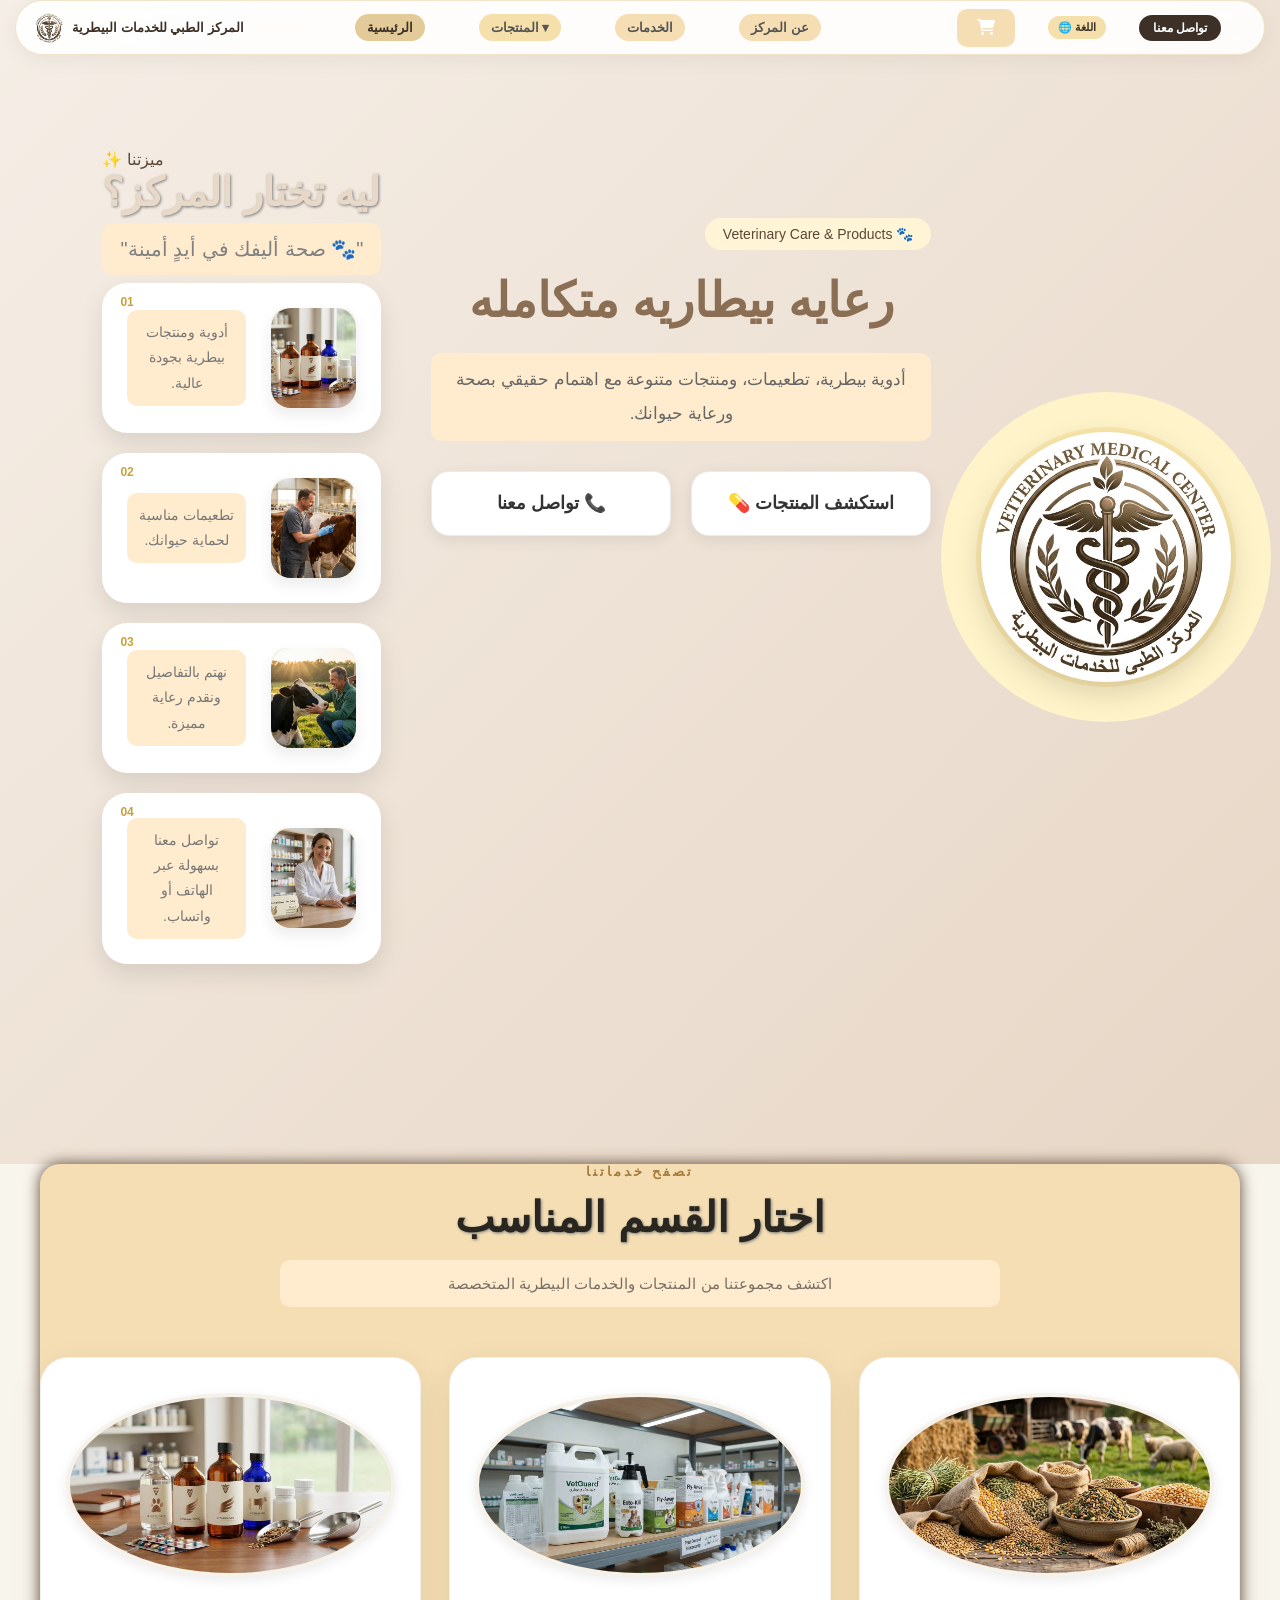
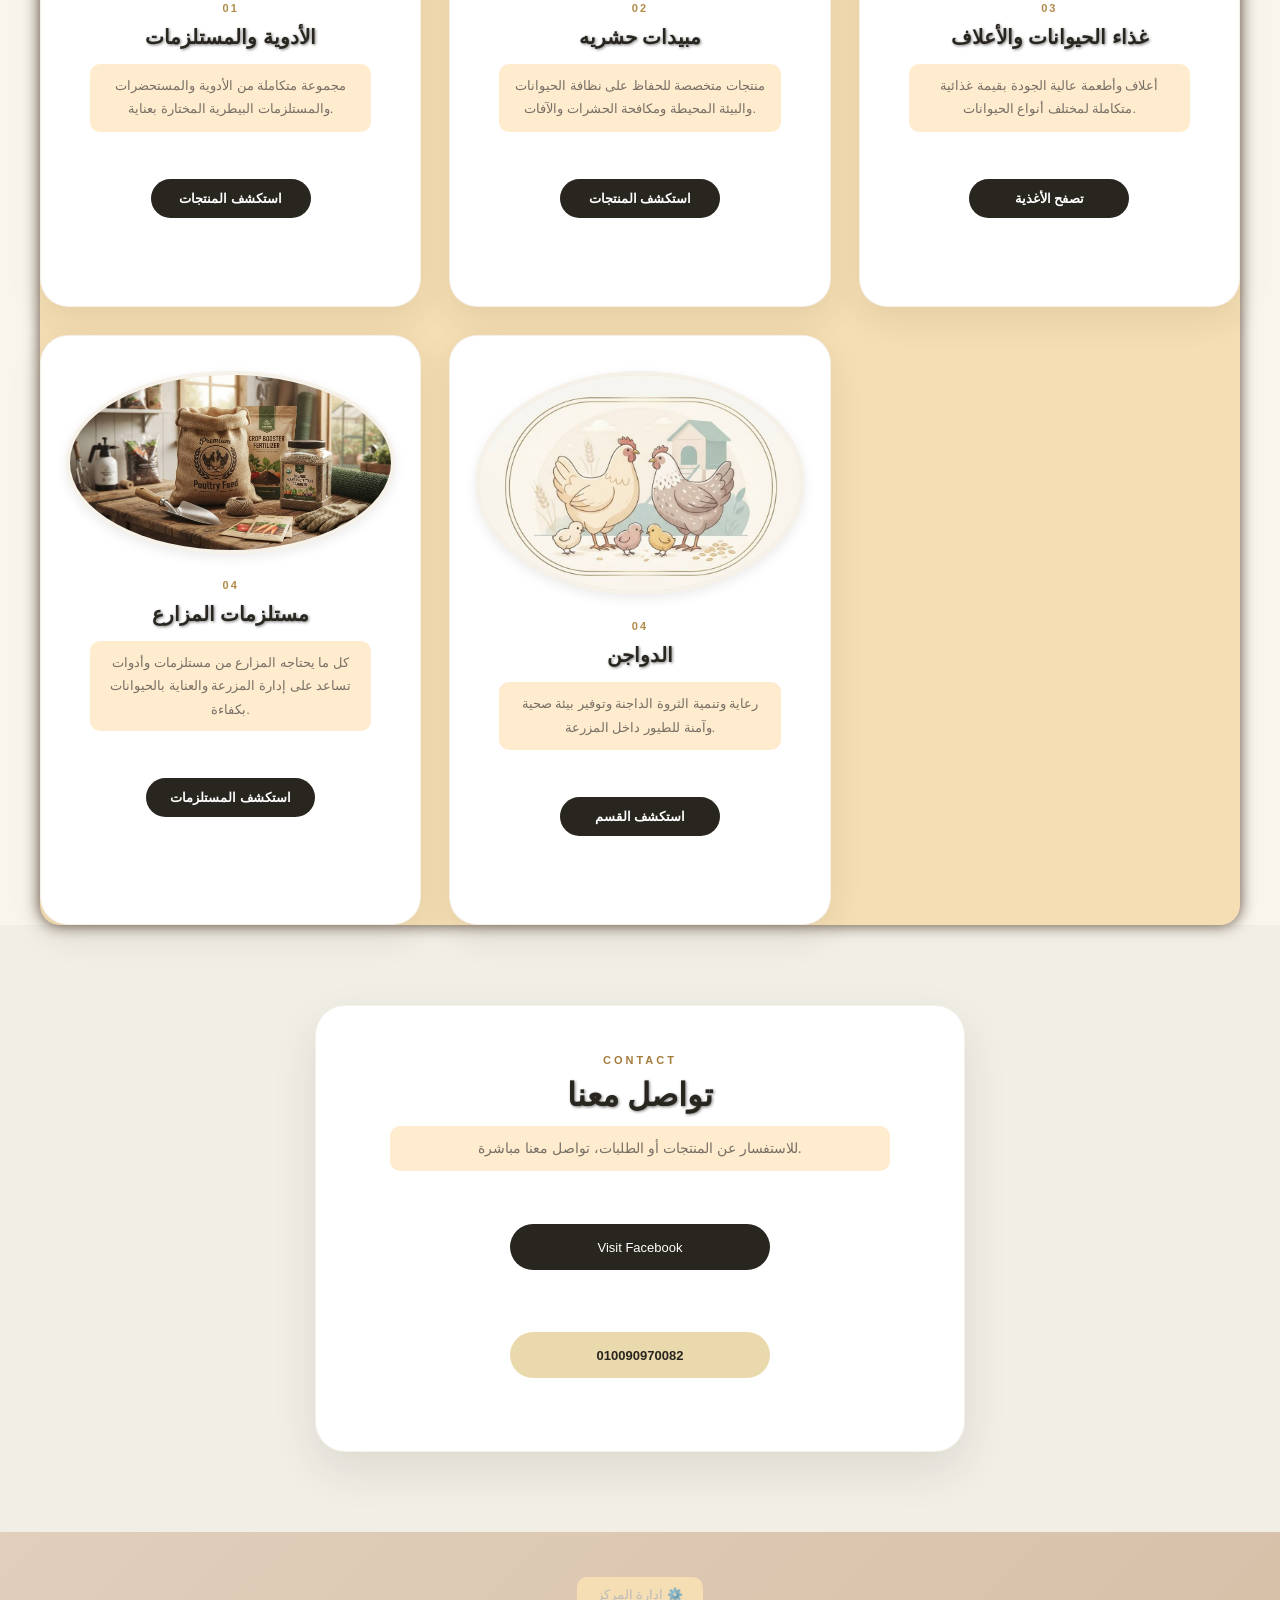
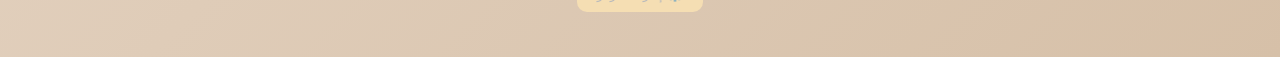
==== index.html @ cc35953d "Update index.html" ====
<!DOCTYPE html>
<html lang="en">
<head>
    <meta charset="UTF-8">
    <meta name="viewport" content="width=1200">    
    <title>Veterinary Medical center</title>
    <link rel="stylesheet" href="style.css">
    <link rel="stylesheet" href="https://cdnjs.cloudflare.com/ajax/libs/font-awesome/6.0.0/css/all.min.css">
</head>

<body>

    


<!-- ==================== Floating Glass Navbar ==================== -->
 
  
  <!-- ==================== Floating Navbar ==================== -->
<header class="navbar-wrapper">
  <nav class="custom-navbar">
    
    <!-- اللوجو واسم المركز -->
    <a href="index.html" class="nav-logo">
      <img src="logo.jpg" alt="Logo" class="logo-img">
      <span data-ar="المركز الطبي للخدمات البيطرية" data-en="Veterinary Medical Center">المركز الطبي للخدمات البيطرية</span>
    </a>

    <!-- روابط التنقل -->
    <ul class="nav-links">
      <li><a href="index.html" class="active" data-ar="الرئيسية" data-en="Home">الرئيسية</a></li>
      
      <li class="nav-item-dropdown">
        <a href="#" class="dropbtn" data-ar="المنتجات ▾" data-en="Products ▾">المنتجات ▾</a>
        <div class="dropdown-menu">
          <a href="products.html" data-ar="الأدوية والمستلزمات" data-en="Medicines & Products">الأدوية والمستلزمات</a>
          <a href="food.html" data-ar="الأعلاف والأغذية" data-en="Feed & Food">الأعلاف والأغذية</a>
          <a href="cleaning.html" data-ar="المبيدات الحشرية" data-en="Pesticides">المبيدات الحشرية</a>
<a href="farm.html" data-ar="مستلزمات المزارع" data-en="Farm Supplies">مستلزمات المزارع</a>
<a href="poultry.html" data-ar="الدواجن" data-en="Poultry">الدواجن</a>
        </div>
      </li>

      <li><a href="services.html" data-ar="الخدمات" data-en="Services">الخدمات</a></li>
      <li><a href="about.html" data-ar="عن المركز" data-en="About Us">عن المركز</a></li>
    </ul>

    <!-- خانة البحث واللغة وتواصل معنا -->
    <div class="nav-actions">
      
      <a href="carts.html" class="favorite-nav" title="المفضلة">
    <i class="fas fa-shopping-cart"></i>
</a>

      <div class="lang-dropdown">
        <button id="languageBtn" class="lang-btn" onclick="toggleLanguageMenu()">🌐 <span data-ar="اللغة" data-en="Language">اللغة</span></button>
        <div id="languageMenu" class="lang-menu-content">
          <button onclick="changeLanguage('ar')">🇪🇬 العربية</button>
          <button onclick="changeLanguage('en')">🇬🇧 English</button>
        </div>
      </div>

      <a href="contact.html" class="cta-btn" data-ar="تواصل معنا" data-en="Contact Us">تواصل معنا</a>
    </div>

  </nav>
</header>

<!-- 🚨 مكان نتيجة البحث الصحيح (تحت الهيدر وبشكل مخفي مؤقتاً) -->
<div id="searchResult" class="search-result-container"></div>



<section class="hero">
    <section class="why-us">

    <div class="why-title">
        <span data-ar="✨ ميزتنا" data-en="✨ Why Choose Us">
    ✨ ميزتنا
</span>

<h2 data-ar="ليه تختار المركز؟" data-en="Why Choose Us?">
    ليه تختار المركز؟
</h2>

<p data-ar="نهتم بصحة حيوانك وكأنها مسؤوليتنا ❤️"
   data-en="We care about your animal's health as if it were our responsibility ❤️">
   "صحة أليفك في أيدٍ أمينة 🐾"
</p>
    </div>

    <div class="why-items" style="display: flex; flex-direction: column;gap: 20px;">

        <div class="why-item">
            <div class="why-number">01</div>
     <div class="why-icon">
    <img src="oo.jpg" alt="منتجات موثوقة">
</div>

<p data-ar="أدوية ومنتجات بيطرية بجودة عالية."
   data-en="High-quality veterinary medicines and products.">
    أدوية ومنتجات بيطرية بجودة عالية.
</p>
        </div>

        <div class="why-item">
            <div class="why-number">02</div>
    <div class="why-icon">
    <img src="g.jpg" alt="تعليمات آمنة">
</div>

<p data-ar="تطعيمات مناسبة لحماية حيوانك."
   data-en="Suitable vaccinations to protect your animal.">
    تطعيمات مناسبة لحماية حيوانك.
</p>
        </div>

        <div class="why-item">
            <div class="why-number">03</div>
  <div class="why-icon">
    <img src="gg.jpg" alt="خدمة مميزة">
</div>

<p data-ar="نهتم بالتفاصيل ونقدم رعاية مميزة."
   data-en="We care about every detail and provide special care.">
    نهتم بالتفاصيل ونقدم رعاية مميزة.
</p>
        </div>

        <div class="why-item">
            <div class="why-number">04</div>
       <div class="why-icon">
    <img src="oooo.jpg" alt="سهولة التواصل">
</div>
<p data-ar="تواصل معنا بسهولة عبر الهاتف أو واتساب."
   data-en="Contact us easily by phone or WhatsApp.">
    تواصل معنا بسهولة عبر الهاتف أو واتساب.
</p>
        </div>

    </div>

</section>

    <div class="hero-text">

        <span class="hero-small"
      data-ar="🐾 رعاية ومنتجات بيطرية"
      data-en="🐾 Veterinary Care & Products">
    🐾 Veterinary Care & Products
</span>

        <h1 data-ar="رعاية بيطرية متكاملة وحماية أكيدة لسلامة حيواناتك. "
   data-en="Everything Your Animal Needs in One Place">
    رعايه بيطاريه متكامله
</h1>

        <p data-ar="أدوية بيطرية، تطعيمات، ومنتجات متنوعة مع اهتمام حقيقي بصحة ورعاية حيوانك."
   data-en="Veterinary medicines, vaccinations, and various products with genuine care for your animal's health.">
    أدوية بيطرية، تطعيمات، ومنتجات متنوعة
    مع اهتمام حقيقي بصحة ورعاية حيوانك.
</p>
<div class="hero-buttons">
  
  <!-- زر استكشف المنتجات المنسدل -->
  <div class="hero-dropdown">
    <button class="hero-btn white-btn" data-ar="استكشف المنتجات 💊" data-en="Explore Products 💊">
      استكشف المنتجات 💊
    </button>
    <div class="hero-dropdown-content">
      <a href="products.html" data-ar="الأدوية والمنتجات" data-en="Medicines & Products">الأدوية والمنتجات</a>
      <a href="food.html" data-ar="الأعلاف والأغذية" data-en="Feed & Food">الأعلاف والأغذية</a>
      <a href="cleaning.html" data-ar="المبيدات الحشرية" data-en="Pesticides">المبيدات الحشرية</a>
<a href="farm.html" data-ar="مستلزمات المزارع" data-en="Farm Supplies">مستلزمات المزارع</a>
<a href="poultry.html" data-ar="الدواجن" data-en="Poultry">الدواجن</a>
    </div>

  </div>

  <!-- زر تواصل معنا -->
  <a href="contact.html" class="hero-btn white-btn" data-ar="📞 تواصل معنا" data-en="📞 Contact Us">
    📞 تواصل معنا
  </a>

</div>



    </div>

    <div class="hero-animal">

        <div class="circle circle-one"></div>
        <div class="circle circle-two"></div>

        <div class="animal-card">
    <img src="logo.jpg" alt="رعاية الحيوانات" class="card-img">
</div>
        </div>

        
    

</section>


    <main>

        <section id="home" class="welcome">


        </section>


       
    

<!-- ==================== CATEGORIES ==================== -->

<section id="products" class="categories-section">

    <div class="container">

        <div class="section-heading">

            <span class="sub-title"
                  data-ar="تصفح خدماتنا"
                  data-en="Explore Our Services">
                تصفح خدماتنا
            </span>

            <h2 class="main-title"
                data-ar="اختار القسم المناسب"
                data-en="Choose Your Category">
                اختار القسم المناسب
            </h2>

            <p class="section-description"
               data-ar="اكتشف مجموعتنا من المنتجات والخدمات البيطرية المتخصصة"
               data-en="Discover our specialized veterinary products and services">
                اكتشف مجموعتنا من المنتجات والخدمات البيطرية المتخصصة
            </p>

        </div>


        <div class="categories-grid">


            <!-- الأدوية والمستلزمات -->

            <div class="category-card">

                <div class="card-img-wrapper">

                    <img
                        src="oo.jpg"
                        alt="الأدوية والمستلزمات">

                </div>

                <div class="category-content">

                    <span class="category-number">
                        01
                    </span>

                    <h3
                        data-ar="الأدوية والمستلزمات"
                        data-en="Medicines & Supplies">
                        الأدوية والمستلزمات
                    </h3>

                    <p
                        data-ar="مجموعة متكاملة من الأدوية والمستحضرات والمستلزمات البيطرية المختارة بعناية."
                        data-en="A complete collection of carefully selected veterinary medicines and supplies.">
                        مجموعة متكاملة من الأدوية والمستحضرات والمستلزمات البيطرية المختارة بعناية.
                    </p>

                    <a href="products.html"
                       class="view-btn">

                        <span
                            data-ar="استكشف المنتجات"
                            data-en="Explore Products">
                            استكشف المنتجات
                        </span>

                    </a>

                </div>

            </div>



            <!-- النظافة ومكافحة الحشرات -->

            <div class="category-card">

                <div class="card-img-wrapper">

                    <img
                        src="rrr.jpg"
                        alt=" مبيدات حشريه">
                </div>

                <div class="category-content">

                    <span class="category-number">
                        02
                    </span>

                    <h3
                    data-ar="مبيدات حشريه "
                    data-en=" Pesticides">
                    مبيدات حشريه
                    </h3>

                    <p
                        data-ar="منتجات متخصصة للحفاظ على نظافة الحيوانات والبيئة المحيطة ومكافحة الحشرات والآفات."
                        data-en="Specialized products for animal hygiene, environmental cleanliness and pest control.">
                        منتجات متخصصة للحفاظ على نظافة الحيوانات والبيئة المحيطة ومكافحة الحشرات والآفات.
                    </p>

                    <a href="cleaning.html"
                       class="view-btn">

                        <span
                            data-ar="استكشف المنتجات"
                            data-en="Explore Products">
                            استكشف المنتجات
                        </span>

                    </a>

                </div>

            </div>



            <!-- غذاء الحيوانات والأعلاف -->

            <div class="category-card">

                <div class="card-img-wrapper">

                    <img
                        src="p.jpg"
                        
                        alt="غذاء الحيوانات والأعلاف">

                </div>

                <div class="category-content">

                    <span class="category-number">
                        03
                    </span>

                    <h3
                        data-ar="غذاء الحيوانات والأعلاف"
                        data-en="Feed & Food">
                        غذاء الحيوانات والأعلاف
                    </h3>

                    <p
                        data-ar="أعلاف وأطعمة عالية الجودة بقيمة غذائية متكاملة لمختلف أنواع الحيوانات."
                        data-en="High-quality feed and food with complete nutritional value for different animals.">
                        أعلاف وأطعمة عالية الجودة بقيمة غذائية متكاملة لمختلف أنواع الحيوانات.
                    </p>

                    <a href="food.html"
                       class="view-btn">

                        <span
                            data-ar="تصفح الأغذية"
                            data-en="Explore Food">
                            تصفح الأغذية
                        </span>

                    </a>

                </div>

            </div>
            <!-- مستلزمات المزارع -->
<div class="category-card">

    <div class="card-img-wrapper">
        <img
            src="r.jpg"
            alt="مستلزمات المزارع">
    </div>

    <div class="category-content">

        <span class="category-number">
            04
        </span>

        <h3
            data-ar="مستلزمات المزارع"
            data-en="Farm Supplies">
            مستلزمات المزارع
        </h3>

        <p
            data-ar="كل ما يحتاجه المزارع من مستلزمات وأدوات تساعد على إدارة المزرعة والعناية بالحيوانات بكفاءة."
            data-en="Everything farmers need, from essential supplies and tools to support efficient farm management and animal care.">
            كل ما يحتاجه المزارع من مستلزمات وأدوات تساعد على إدارة المزرعة والعناية بالحيوانات بكفاءة.
        </p>

        <a
            href="farm.html"
            class="view-btn">

            <span
                data-ar="استكشف المستلزمات"
                data-en="Explore Supplies">
                استكشف المستلزمات
            </span>

        </a>

    </div>

</div>

<div class="category-card">
    <div class="card-img-wrapper">
        <img src="i.jpg"
          alt="الدواجن ">
    </div>
    
    <div class="category-content">
        <span class="category-number">
            04
        </span>
        
        <h3 
            data-ar="الدواجن" 
            data-en="Poultry">
            الدواجن
        </h3>
        
        <p 
            data-ar="رعاية وتنمية الثروة الداجنة وتوفير بيئة صحية وآمنة للطيور داخل المزرعة." 
            data-en="Poultry care and development providing a healthy and safe environment for birds.">
            رعاية وتنمية الثروة الداجنة وتوفير بيئة صحية وآمنة للطيور داخل المزرعة.
        </p>
        
        <a href="poultry.html" class="view-btn">
            <span 
                data-ar="استكشف القسم" 
                data-en="Explore Section">
                استكشف القسم
            </span>
        </a>
    </div>
</div>

        </div>

    </div>

</section>



<!-- ==================== CONTACT ==================== -->

<section id="contact" class="clean-contact">

    <div class="contact-box">

        <span class="contact-label">
            CONTACT
        </span>

        <h2
            data-ar="تواصل معنا"
            data-en="Get In Touch">
            تواصل معنا
        </h2>

        <p
            data-ar="للاستفسار عن المنتجات أو الطلبات، تواصل معنا مباشرة."
            data-en="For product inquiries or orders, contact us directly.">
            للاستفسار عن المنتجات أو الطلبات، تواصل معنا مباشرة.
        </p>

        <div class="contact-actions">

            <a
                href="https://www.facebook.com/share/1DEfcc8v1y/?mibextid=wwXIfrss"
                class="facebook-btn"
                target="_blank">
                Visit Facebook
            </a>

            <a
                href="tel:010056789"
                class="phone-btn">
                010090970082
            </a>

        </div>

    </div>

</section>

   <div style="text-align: center; padding: 20px;">
    <a href="admin.html" style="color: #bbb; font-size: 0.8rem; text-decoration: none;">إدارة المركز ⚙️</a>
</div>

<script>
const languageBtn = document.getElementById("languageBtn");
const languageMenu = document.getElementById("languageMenu");

languageBtn.onclick = function () {
    languageMenu.style.display =
        languageMenu.style.display === "block" ? "none" : "block";
};

function changeLanguage(language) {

    if (language === "en") {

        document.documentElement.lang = "en";

        document.querySelectorAll("[data-en]").forEach(function(element) {
            element.textContent = element.getAttribute("data-en");
        });

        languageBtn.textContent = "🌐 Language";

    } else {

        document.documentElement.lang = "ar";

        document.querySelectorAll("[data-ar]").forEach(function(element) {
            element.textContent = element.getAttribute("data-ar");
        });

        languageBtn.textContent = "🌐 اللغة";
    }

    languageMenu.style.display = "none";
}


    

  
 
// 1. قائمة بجميع المنتجات والأغذية الموجودة في الموقع ورابط كل منها
const allProducts = [
    // الأعلاف والأغذية (الموجودة في صفحة food.html)
    { name: "علف التسمين", url: "food.html" },
    { name: "علف الدواجن", url: "food.html" },
    { name: "أعلاف", url: "food.html" },
    
    // المنتجات والأدوية (الموجودة في صفحة products.html)
    { name: "المنتج 4", url: "products.html" },
    { name: "المنتج 1", url: "products.html" },
    { name: "المنتج 2", url: "products.html" },
    { name: "المنتج 3", url: "products.html" },
    { name: "أدوية بيطرية", url: "products.html" },
    { name: "منتجات بيطرية", url: "products.html" }
];

// 2. دالة البحث الرئيسية
function handleSearch() {
    const searchInput = document.getElementById('searchInput').value.trim().toLowerCase();
    const searchResult = document.getElementById('searchResult');

    if (!searchInput) {
        searchResult.style.display = "none";
        return;
    }

    // الفلترة في جميع العناصر
    const results = allProducts.filter(item => 
        item.name.toLowerCase().includes(searchInput)
    );

    searchResult.style.display = "block";

    if (results.length > 0) {
        let resultsHTML = '<div style="padding: 10px; background: #ffffff; border-radius: 8px; border: 1px solid #ddd; margin-top: 10px;">';
        results.forEach(item => {
            resultsHTML += `
                <div style="padding: 10px; border-bottom: 1px solid #eee; display: flex; justify-content: space-between; align-items: center;">
                    <span style="font-weight: bold; color: #333;">${item.name}</span>
                    <a href="${item.url}" style="background: #28a745; color: white; padding: 5px 12px; text-decoration: none; border-radius: 5px; font-size: 14px;">عرض المنتج</a>
                </div>
            `;
        });
        resultsHTML += '</div>';
        searchResult.innerHTML = resultsHTML;
    } else {
        searchResult.innerHTML = `
            <div style="text-align:center; padding:15px; background:#fff; border-radius:8px; border: 1px solid #ddd; margin-top:10px;">
                🔍 <br> <strong>لم يتم العثور على هذا المنتج</strong> <br> <small style="color:#777;">ابحث عن منتج آخر</small>
            </div>
        `;
    }
}

// 3. تشغيل البحث عند الضغط على Enter
document.getElementById('searchInput').addEventListener('keypress', function(e) {
    if (e.key === 'Enter') {
        e.preventDefault();
        handleSearch();
    }
});
</script>
<script>
    function addToWishlist(productName) {
        let cart = JSON.parse(localStorage.getItem('cartItems')) || [];
        cart.push({ title: productName });
        localStorage.setItem('cartItems', JSON.stringify(cart));
        alert('تم إضافة ' + productName + ' للمفضلة! 🛒');
    }
</script>
      
</script>
  </body>
</html>
---- style.css ----
body{
    background:linear-gradient(135deg, #f5eee6 ,#e8d8c8,#d6c0a8 );
    font-family: Georgia;
    
}
h1{ 
    color:#8b6f55;
    text-align: center;
}
h1{

    font-size: 40px;
}
p{
    color:gray;
    font-size: 20px;
    text-align: center;
    line-height: 1.6;
    background-color: blanchedalmond;
    padding: 10px;
    margin: 8px 0;
    border-radius: 10px;

}
h2{
    color:#e8d8c8;
    font-size: 40px;
    text-shadow: 1px 1px 3px gray;
}
h3{
    color: #e8d8c8;
    font-size: 40px;
    text-shadow: 1px 1px 3px gray;
    
    
}
a{
    display:inline-block;
    color:#d6c0a8;
    font-size: 30px;
    text-decoration: wavy;
    width: fit-content;
    margin: 25px;
    padding: 10px 20px;
    border-radius: 10px;
    background-color:wheat;
    transition: 0.3s;
}
a:hover{
    color:blue;
    transform: scale(1.05);
}

img{
    max-width:100% ; 
    border-radius: 20px;
display: block;
margin:  40px auto;
transition: 0.3s;
}
.container{
    width: 80%;
    height: 50px;
    background-color: wheat;
    box-shadow: 0 0 15px;
    border-radius: 20px;

    
}
img:hover{
    transform: scale(1.05);
}
h3:hover{
    transform: scale(1.03);
    transition: 0.3s;
}
h2:hover{
    transform: scale(1.03);
    transition: 0.3s;
}
.contact{
    text-align: center;
    box-shadow: 0 0 3px;
    transition: 0.3;
    color:brown;

}
.contact h4{
    font-size: 30px;
    margin-bottom: 5px;

}
.google_btn{
    display:inline block;
    background-color:burlywood ;
    padding: 10px 20px;
    border-radius: 10px;
    transition: 0.3s;
    color: brown;

}

nav {
    background-color: burlywood;
    padding: 2px;
    text-align: center;
    position: fixed;
    top: 0;
    width: 1oo;
    z-index: 1000;
    
}
body{
    padding-top: 55px;
}



#about{
    margin-top: 10px;
}
.top_btn{
    display: inline-block;
    margin-top: 20px;
    padding: 10px 15px;
    background-color: burlywood;
    color:brown;
    border-radius: 5px;
}

    
.skills_box{
    background-color: burlywood;
    padding: 15;
    border-radius: 15px;
    width: 350px;
}
.container{
    box-shadow: 0 5px 20px rgba(80, 50p, 3p0, 0.15)
}
* {
    box-sizing: border-box;
    margin: 0;
    padding: 0;
}

body {
    background-color: #f8f4ee;
    color: #5b4636;
    font-family: Arial, sans-serif;
}

/* الشريط العلوي */

nav {
    width: 100%;
    height: 55px;
    background-color: #6f5947;

    display: flex;
    align-items: center;
    justify-content: space-between;

    padding: 0 40px;
}

nav a {
    color: white;
    text-decoration: none;
    font-size: 16px;
}

.nav-links {
    display: flex;
    gap: 45px;
}

.nav-links a:hover {
    color: #ead8c3;
}

.nav-left,
.nav-right {
    width: 100px;
}


/* اسم المركز */

.clinic-header {
    width: 100%;
    min-height: 220px;

    background-color: #faf7f2;

    display: flex;
    align-items: center;
    justify-content: center;

    gap: 100px;

    padding: 40px;
}

.clinic-name {
    text-align: right;
}

.clinic-name h1 {
    font-size: 38px;
    margin-bottom: 10px;
}

.clinic-name h2 {
    font-size: 25px;
    font-weight: normal;
    color: #8a6e55;
}

.doctor-name {
    border-right: 1px solid #b9a18b;
    padding-right: 50px;

    display: flex;
    flex-direction: column;

    font-size: 20px;
}

.doctor-name strong {
    font-size: 25px;
    margin-top: 8px;
}


/* الترحيب */

.welcome {
    text-align: center;
    padding: 70px 20px;
}

.welcome h2 {
    font-size: 32px;
    margin-bottom: 20px;
}

.paw {
    font-size: 30px;
    margin-bottom: 20px;
}

.welcome p {
    font-size: 20px;
    line-height: 1.8;
}


/* الأقسام */

.categories {
    text-align: center;
    padding: 40px 60px 80px;
}

.categories h2 {
    font-size: 30px;
    margin-bottom: 35px;
}

.cards {
    display: flex;
    justify-content: center;
    gap: 30px;
    flex-wrap: wrap;
}

.card {
    background-color: #fffdf9;

    width: 250px;
    min-height: 220px;

    padding: 30px 20px;

    border: 1px solid #e0d2c3;
    border-radius: 15px;

    transition: 0.3s;
}

.card:hover {
    transform: translateY(-5px);
}

.icon {
    font-size: 45px;
    margin-bottom: 15px;
}

.card h3 {
    font-size: 20px;
    margin-bottom: 12px;
}

.card p {
    line-height: 1.7;
    color: #746354;
}
/* =========================
   PRODUCTS PAGE
========================= */

.products-section {
    padding: 60px 30px;
    min-height: 100vh;
    background: linear-gradient(135deg, #f4fbf8, #eef8f5, #ffffff);
}

/* Header */

.products-header {
    text-align: center;
    margin-bottom: 30px;
}

.small-title {
    color: #2f8f72;
    font-size: 13px;
    font-weight: bold;
    letter-spacing: 3px;
    margin-bottom: 8px;
}

.products-header h1 {
    font-size: 42px;
    margin: 5px 0;
    color: #173c32;
}

.products-header p {
    color: #6b7d77;
    font-size: 15px;
}


/* Filters */

.filters {
    display: flex;
    justify-content: center;
    flex-wrap: wrap;
    gap: 12px;
    margin-bottom: 40px;
}

.filter-btn {
    border: 1px solid #cfe5de;
    background: rgba(255, 255, 255, 0.7);
    color: #286c59;
    padding: 10px 20px;
    border-radius: 30px;
    cursor: pointer;
    font-size: 14px;
    transition: 0.3s;
}

.filter-btn:hover,
.filter-btn.active {
    background: #2f8f72;
    color: white;
    transform: translateY(-2px);
}


/* Products Grid */

.products-grid {
    display: grid;
    grid-template-columns: repeat(4, 1fr);
    gap: 25px;
    max-width: 1200px;
    margin: auto;
}


/* Product Card */

.product-card {
    position: relative;
    overflow: hidden;

    background: rgba(255, 255, 255, 0.65);
    backdrop-filter: blur(15px);
    -webkit-backdrop-filter: blur(15px);

    border: 1px solid rgba(255, 255, 255, 0.8);
    border-radius: 25px;

    padding: 18px;

    box-shadow: 0 15px 35px rgba(45, 100, 85, 0.12);

    text-align: center;

    transition:
        transform 0.4s ease,
        box-shadow 0.4s ease;
}


/* Hover */

.product-card:hover {
    transform: translateY(-10px);
    box-shadow: 0 25px 45px rgba(45, 100, 85, 0.2);
}


/* Product Image Area */

.product-icon {
    height: 190px;

    display: flex;
    justify-content: center;
    align-items: center;

    border-radius: 20px;

    background: linear-gradient(
        145deg,
        #e5f7f0,
        #f8fffc
    );

    margin-bottom: 18px;

    font-size: 65px;

    transition: 0.4s;
}

.product-card:hover .product-icon {
    transform: scale(1.03);
}


/* Product Number */

.product-number {
    display: inline-block;

    font-size: 11px;
    letter-spacing: 2px;

    color: #2f8f72;

    margin-bottom: 6px;
}


/* Product Name */

.product-card h3 {
    color: #173c32;

    font-size: 20px;

    margin: 5px 0 8px;
}


/* Description */

.product-card .description {
    color: #71817c;

    font-size: 13px;

    line-height: 1.6;

    min-height: 42px;
}


/* Price */

.product-card .price {
    color: #2f8f72;

    font-size: 18px;

    font-weight: bold;

    margin: 15px 0;
}


/* Details Button */

.details-btn {
    width: 100%;

    border: none;

    background: #173c32;
    color: white;

    padding: 11px;

    border-radius: 14px;

    cursor: pointer;

    font-size: 14px;

    transition: 0.3s;
}

.details-btn:hover {
    background: #2f8f72;
    transform: translateY(-2px);
}


/* WhatsApp */

.whatsapp-order {
    text-align: center;
    margin-top: 60px;
}

.whatsapp-order p {
    color: #687a74;
    margin-bottom: 12px;
}

.order-btn {
    display: inline-block;

    background: #25D366;
    color: white;

    text-decoration: none;

    padding: 13px 28px;

    border-radius: 30px;

    font-weight: bold;

    transition: 0.3s;
}

.order-btn:hover {
    transform: translateY(-3px);
    box-shadow: 0 10px 25px rgba(37, 211, 102, 0.25);
}



/* =========================
   PRODUCTS PAGE
========================= */

.products-section {
    padding: 60px 30px;
    min-height: 100vh;
    background: linear-gradient(135deg, #f4fbf8, #eef8f5, #ffffff);
}

/* Header */

.products-header {
    text-align: center;
    margin-bottom: 30px;
}

.small-title {
    color: #2f8f72;
    font-size: 13px;
    font-weight: bold;
    letter-spacing: 3px;
    margin-bottom: 8px;
}

.products-header h1 {
    font-size: 42px;
    margin: 5px 0;
    color: #173c32;
}





.whatsapp-btn {
  background-color: #f5e48d;
  color: #333;
  padding: 12px 24px;
  border-radius: 8px;
  text-decoration: none;
  font-size: 18px;
  font-weight: bold;
  box-shadow: 0 4px 8px rgba(0, 0, 0, 0.1);
  transition: transform 0.2s ease;
}

.whatsapp-btn:hover {
  transform: translateY(-2px);
}
.category_btn {
  display: inline-block;
  white-space: nowrap;
  font-size: 14px;
  padding: 6px 12px;
  margin-top: 10px;
  border-radius: 6px;
  text-decoration: none;
  background-color: burlywood;
  color: #333;
}

.fb_btn {
    display: inline-flex;
    align-items: center;
    justify-content: center;
    background-color: #f1f1f1;
    color: #4a3b32;
    border: 2px solid rgba(165, 42, 42, 0.2);
    border-radius: 50px;
    padding: 10px 25px;
    text-decoration: none;
    font-weight: bold;
    font-size: 16px;
    box-shadow: 0 4px 6px rgba(0,0,0,0.05);
    transition: all 0.3s ease;
    font-family: inherit;
}

.contact a[href*="facebook"]::before {
    content: '\f39e';
    font-family: 'Font Awesome 5 Brands';
    margin-right: 10px;
    font-size: 20px;
    color: #1877f2;
}

.contact a[href*="facebook"]:hover {
    background-color: #4a3b32;
    color:rgba(165, 42, 42, 0.773);
    transform: translateY(-3px);
    box-shadow: 0 6px 12px rgba(0,0,0,0.1);
}

.contact a[href*="facebook"]:hover::before {
    color: rgba(165, 42, 42, 0.844);
}
.site-header {
    display: flex;
    align-items: center;
    justify-content: center;
    direction: ltr;
    padding: 40px;
}

.site-header img {
    width: 240px;
    height: auto;
    margin: 0 20px 0 0;
}

.header-text {
    text-align: right;
    direction: rtl;
    margin: 0;
    padding: 0;
}

.header-text h1 {
    margin: 0;
}

.header-text h2 {
    margin: 10px 0 0;
}.site-header img {
    mix-blend-mode: multiply;
}
.services {
    display: grid;
    grid-template-columns: repeat(3, 1fr);
    gap: 25px;
    max-width: 1000px;
    margin: 50px auto;
    padding: 20px;
}

.services .card {
    background: white;
    padding: 30px 20px;
    border-radius: 20px;
    text-align: center;
    box-shadow: 0 5px 20px rgba(0, 0, 0, 0.12);
    transition: 0.3s;
    border-top: 5px solid #f5d98b;
}

.services .card:hover {
    transform: translateY(-10px);
    box-shadow: 0 10px 25px rgba(0, 0, 0, 0.18);
}

.services .icon {
    font-size: 55px;
    margin-bottom: 15px;
}

.services .card h3 {
    font-size: 22px;
    margin: 10px 0;
}

.services .card p {
    color: #666;
    font-size: 15px;
    line-height: 1.7;
}
.about-page {
    min-height: 70vh;
    padding: 60px 20px;
    text-align: center;
    perspective: 1000px;
}

.about-page h1 {
    font-size: 40px;
    margin-bottom: 45px;
    position: relative;
}

.about-page h1::after {
    content: "";
    display: block;
    width: 70px;
    height: 4px;
    background: #f5d98b;
    margin: 12px auto;
    border-radius: 10px;
}

.about-box {
    max-width: 850px;
    margin: auto;
    padding: 45px;
    background: rgba(255, 255, 255, 0.95);
    border-radius: 30px;

    display: flex;
    align-items: center;
    gap: 45px;

    text-align: right;
    direction: rtl;

    box-shadow:
        0 20px 35px rgba(0, 0, 0, 0.15),
        0 5px 10px rgba(0, 0, 0, 0.08);

    transform: rotateX(2deg);
    transition: 0.4s;
}

.about-box:hover {
    transform: rotateX(0deg) translateY(-10px);
    box-shadow:
        0 30px 45px rgba(0, 0, 0, 0.2),
        0 10px 15px rgba(0, 0, 0, 0.1);
}

.about-icon {
    min-width: 170px;
    height: 170px;

    display: flex;
    align-items: center;
    justify-content: center;

    font-size: 90px;

    background: linear-gradient(145deg, #fff8df, #f5d98b);
    border-radius: 35px;

    box-shadow:
        10px 10px 20px rgba(0, 0, 0, 0.15),
        inset -5px -5px 10px rgba(0, 0, 0, 0.08);

    transform: rotate(-5deg);
    transition: 0.4s;
}

.about-box:hover .about-icon {
    transform: rotate(0deg) scale(1.05);
}

.about-box h2 {
    font-size: 28px;
    margin-top: 0;
}

.about-box p {
    color: #666;
    line-height: 2;
    font-size: 16px;
}

.about-box h3 {
    margin-top: 25px;
    font-size: 20px;
}

.about-box .address {
    display: inline-block;
    background: #fff8df;
    padding: 10px 18px;
    border-radius: 12px;
    color: #555;
    font-weight: bold;
}
.contact-page {
    min-height: 75vh;
    padding: 60px 20px;
    text-align: center;
}

.contact-title span {
    font-size: 45px;
}

.contact-title h1 {
    font-size: 40px;
    margin: 10px 0;
}

.contact-title p {
    color: #777;
    font-size: 17px;
    margin-bottom: 45px;
}

.contact-cards {
    max-width: 1050px;
    margin: auto;

    display: grid;
    grid-template-columns: repeat(3, 1fr);
    gap: 30px;
}

.contact-card {
    display: block;
    text-decoration: none;
    color: #333;

    background: white;
    padding: 35px 25px;

    border-radius: 25px;

    box-shadow:
        0 10px 20px rgba(0, 0, 0, 0.10),
        0 20px 35px rgba(0, 0, 0, 0.08);

    transition: 0.4s;

    position: relative;
    overflow: hidden;
}

.contact-card::before {
    content: "";
    position: absolute;
    width: 120px;
    height: 120px;
    border-radius: 50%;
    background: #f5d98b;
    top: -55px;
    right: -45px;
    opacity: 0.35;
}

.contact-card:hover {
    transform: translateY(-12px) scale(1.02);

    box-shadow:
        0 20px 30px rgba(0, 0, 0, 0.15),
        0 30px 45px rgba(0, 0, 0, 0.10);
}

.contact-icon {
    font-size: 60px;
    margin-bottom: 15px;
}

.contact-card h2 {
    font-size: 24px;
    margin: 10px 0;
}

.contact-card p {
    color: #777;
    line-height: 1.7;
    min-height: 50px;
}

.contact-card strong {
    display: block;
    font-size: 18px;
    margin: 15px 0;
}

.contact-action {
    display: inline-block;

    padding: 10px 20px;

    background: #f5d98b;

    border-radius: 12px;

    font-size: 14px;
    font-weight: bold;
}

.contact-footer {
    margin-top: 45px;
    font-size: 30px;
    letter-spacing: 15px;
}
.hero {
    min-height: 520px;
    padding: 60px 8%;
    display: flex;
    align-items: center;
    justify-content: space-between;
    gap: 50px;
    direction: ltr;
    overflow: hidden;
}

.hero-text {
    max-width: 550px;
    direction: rtl;
    text-align: right;
}

.hero-small {
    display: inline-block;
    padding: 8px 18px;
    background: #fff5d6;
    border-radius: 30px;
    font-size: 14px;
    margin-bottom: 20px;
}

.hero-text h1 {
    font-size: 48px;
    line-height: 1.3;
    margin: 0 0 20px;
}

.hero-text h1 span {
    color: #d5ad45;
}

.hero-text p {
    color: #666;
    font-size: 17px;
    line-height: 2;
    margin-bottom: 30px;
}

.hero-buttons {
    display: flex;
    gap: 15px;
    justify-content: flex-start;
}

.hero-btn {
    padding: 13px 24px;
    border-radius: 14px;
    text-decoration: none;
    font-weight: bold;
    transition: 0.3s;
}

.main-btn {
    background: #f5d98b;
    color: #333;
}

.second-btn {
    border: 2px solid #f5d98b;
    color: #555;
    background: white;
}

.hero-btn:hover {
    transform: translateY(-5px);
    box-shadow: 0 10px 20px rgba(0,0,0,0.12);
}


/* الجزء الدائري */

.hero-animal {
    width: 380px;
    height: 380px;
    position: relative;
    display: flex;
    align-items: center;
    justify-content: center;
}

.circle {
    position: absolute;
    border-radius: 50%;
}

.circle-one {
    width: 330px;
    height: 330px;
    background: #fff3c9;
}

.circle-two {
    width: 260px;
    height: 260px;
    background: #f5d98b;
    opacity: 0.45;
}

.animal-card {
    width: 190px;
    height: 190px;
    background: white;
    border-radius: 50%;

    display: flex;
    align-items: center;
    justify-content: center;

    font-size: 100px;

    position: relative;
    z-index: 2;

    box-shadow:
        0 20px 35px rgba(0,0,0,0.15);

    animation: floating 3s ease-in-out infinite;
}

.floating-paw {
    position: absolute;
    font-size: 30px;
    z-index: 3;
}

.paw-one {
    top: 40px;
    right: 20px;
}

.paw-two {
    bottom: 55px;
    left: 10px;
}

.paw-three {
    top: 100px;
    left: 0;
}

@keyframes floating {

    0%, 100% {
        transform: translateY(0);
    }

    50% {
        transform: translateY(-12px);
    }

}

.why-item {
    background: white;
    min-height: 150px;
    padding: 25px;

    border-radius: 25px;

    display: flex;
    align-items: center;
    gap: 25px;

    position: relative;
    overflow: hidden;

    text-align: right;
    direction: rtl;

    box-shadow: 0 10px 25px rgba(0, 0, 0, 0.10);

    transition: 0.4s;
}

.why-item:hover {
    transform: translateY(-8px);
    box-shadow: 0 18px 35px rgba(0, 0, 0, 0.16);
}

.why-icon {
    min-width: 85px;
    height: 85px;

    display: flex;
    align-items: center;
    justify-content: center;

    background: #fff5d6;
    border-radius: 22px;

    font-size: 42px;

    box-shadow: 0 7px 15px rgba(0, 0, 0, 0.08);

    transition: 0.4s;
}

.why-item:hover .why-icon {
    transform: scale(1.08) rotate(-5deg);
}

.why-item h3 {
    font-size: 21px;
    margin: 0 0 8px;
}

.why-item p {
    color: #777;
    font-size: 14px;
    line-height: 1.8;
    margin: 0;
}

.why-number {
    position: absolute;
    top: 12px;
    left: 18px;

    font-size: 12px;
    font-weight: bold;
    color: #c7a23d;
}


/* =========================
   صفحة الأعلاف
========================= */

.feed-header {
    text-align: center;
    padding: 70px 20px 40px;
}

.feed-header span {
    display: inline-block;
    background: #fff4c9;
    padding: 10px 20px;
    border-radius: 30px;
    color: #8b6b32;
    font-size: 14px;
}

.feed-header h1 {
    font-size: 42px;
    margin: 20px 0 10px;
    color: #6f5640;
}

.feed-header p {
    font-size: 17px;
    color: #777;
}


/* قائمة الأعلاف */

.feed-section {
    padding: 20px 8%;
}

.feed-list {
    max-width: 1000px;
    margin: auto;
    display: grid;
    grid-template-columns: repeat(2, 1fr);
    gap: 22px;
}

.feed-item {
    background: white;
    border-radius: 22px;
    padding: 22px;
    display: flex;
    align-items: center;
    gap: 18px;
    box-shadow: 0 8px 25px rgba(0,0,0,0.10);
    border: 1px solid #eee;
    transition: 0.3s;
}

.feed-item:hover {
    transform: translateY(-6px);
    box-shadow: 0 15px 30px rgba(0,0,0,0.15);
}

.feed-icon {
    width: 65px;
    height: 65px;
    min-width: 65px;
    background: #fff3bd;
    border-radius: 18px;
    display: flex;
    align-items: center;
    justify-content: center;
    font-size: 32px;
}

.feed-info {
    flex: 1;
}

.feed-info h2 {
    margin: 0 0 8px;
    color: #654d39;
    font-size: 20px;
}

.feed-info p {
    margin: 0;
    color: #777;
    font-size: 13px;
    line-height: 1.7;
}

.feed-price {
    text-align: center;
    background: #f9edc4;
    padding: 10px 15px;
    border-radius: 14px;
    min-width: 80px;
}

.feed-price span {
    display: block;
    font-size: 11px;
    color: #777;
}

.feed-price strong {
    display: block;
    margin-top: 4px;
    color: #6d5438;
    font-size: 15px;
}


/* محتاج مساعدة */

.feed-help {
    max-width: 850px;
    margin: 70px auto;
    padding: 40px 25px;
    text-align: center;
    background: linear-gradient(135deg, #fff8dc, #f8edc5);
    border-radius: 30px;
    box-shadow: 0 10px 30px rgba(0,0,0,0.10);
}

.help-icon {
    font-size: 35px;
}

.feed-help h2 {
    color: #654d39;
    font-size: 27px;
    margin: 12px 0;
}

.feed-help p {
    color: #777;
    line-height: 1.8;
    margin-bottom: 25px;
}

.help-btn {
    display: inline-block;
    background: #e6c45c;
    color: #4b3b29;
    text-decoration: none;
    padding: 13px 30px;
    border-radius: 14px;
    font-weight: bold;
    transition: 0.3s;
}

.help-btn:hover {
    transform: scale(1.05);
}
.language {
    position: relative;
}

#languageBtn {
    background: #f5dfaa;
    border: none;
    padding: 12px 22px;
    border-radius: 12px;
    cursor: pointer;
    font-size: 16px;
}

.language-menu {
    display: none;
    position: absolute;
    top: 50px;
    left: 0;
    background: white;
    padding: 8px;
    border-radius: 12px;
    box-shadow: 0 5px 15px rgba(0,0,0,0.15);
    z-index: 1000;
}

.language-menu button {
    display: block;
    width: 120px;
    border: none;
    background: white;
    padding: 10px;
    cursor: pointer;
    border-radius: 8px;
}

.language-menu button:hover {
    background: #f5dfaa;
}
.why-items .cards {
 margin-bottom: 25px;
}
/* تنسيق القائمة المنسدلة */
.dropdown {
  position: relative;
  display: inline-block;
}

.dropbtn {
  background-color: #f5dfaa; /* نفس لون الأزرار عندك */
  color: #333;
  padding: 12px 22px;
  font-size: 16px;
  border: none;
  border-radius: 12px;
  cursor: pointer;
}

.dropdown-content {
  display: none;
  position: absolute;
  background-color: #ffffff;
  min-width: 160px;
  box-shadow: 0px 8px 16px rgba(0,0,0,0.15);
  border-radius: 12px;
  z-index: 1000;
  top: 100%;
  right: 0;
  overflow: hidden;
}

.dropdown-content a {
  color: #333;
  padding: 12px 16px;
  text-decoration: none;
  display: block;
  font-size: 14px;
  transition: 0.3s;
}

.dropdown-content a:hover {
  background-color: #f5dfaa;
}

/* إظهار القائمة عند الوقوف على زر المنتجات */
.dropdown:hover .dropdown-content {
  display: block;
}
/* التنسيق الأساسي لجميع أزرار الشريط العلوي */
.nav-btn {
  background-color: #f5dfaa; /* لون الخلفية البيج/الذهبي */
  color: #333333;
  padding: 10px 20px;
  border-radius: 12px; /* تدوير الزوايا */
  border: none;
  font-size: 16px;
  font-family: inherit;
  cursor: pointer;
  text-decoration: none;
  display: inline-flex;
  align-items: center;
  justify-content: center;
  transition: all 0.3s ease;
}

/* تأثير عند مرور الماوس على أي زر */
.nav-btn:hover {
  opacity: 0.9;
  transform: translateY(-2px);
}





/* إجبار الحاوية على وضع الزرين بجانب بعضهما بنفس الارتفاع */
.hero-buttons {
  display: flex !important;
  flex-direction: row !important;
  gap: 20px !important;
  align-items: center !important;
}

/* توحيد الطول والعرض والشكل للزرين بشكل إجباري */
.hero-btn.white-btn,
.hero-dropdown .hero-btn {
  width: 240px !important;       /* العرض الموحد */
  height: 65px !important;       /* الارتفاع الموحد */
  background-color: #ffffff !important;
  color: #333333 !important;
  border-radius: 18px !important;
  font-size: 18px !important;
  font-weight: bold !important;
  border: 1px solid rgba(0, 0, 0, 0.08) !important;
  box-shadow: 0px 4px 15px rgba(0, 0, 0, 0.08) !important;
  cursor: pointer !important;
  display: flex !important;
  align-items: center !important;
  justify-content: center !important;
  text-decoration: none !important;
  box-sizing: border-box !important;
  margin: 0 !important;
}

/* القائمة المنسدلة تحت الزر مباشرة بنفس العرض */
.hero-dropdown {
  position: relative !important;
  display: inline-block !important;
}

.hero-dropdown-content {
  display: none;
  position: absolute;
  top: 95%;
  right: 0;
  width: 100% !important;
  background-color: #ffffff;
  border-radius: 14px;
  box-shadow: 0px 8px 20px rgba(0, 0, 0, 0.12);
  z-index: 1000;
  overflow: hidden;
  
}

.hero-dropdown-content a {
  color: #333333;
  padding: 14px 16px;
  text-decoration: none;
  display: block;
  font-size: 15px;
  text-align: center;
}

.hero-dropdown-content a:hover {
  background-color: #f5dfaa;
}

.hero-dropdown:hover .hero-dropdown-content {
  display: block !important;
}

/* تحريك محتوى الهيرو (الراجل والكلام اللي جنبه) فقط لأعلى */
.hero-text, 
.hero-content, 
.hero-container {
  position: relative !important;
  top: -180px !important; /* ارفعي أو نزلي من الرقم ده بحرية */
}

/* تثبيت سكشن "ليه تختار" في مكانه تماماً */
.why-us, section.why-us {
  position: static !important;
  margin-top: 0 !important;
}

.search-box {
    display: flex;
    align-items: center;
    width: 350px;
    height: 48px;
    background: white;
    border-radius: 25px;
    padding: 5px;
    box-shadow: 0 4px 12px rgba(0,0,0,0.12);
    margin: 15px 20px;
}

.search-box input {
    flex: 1;
    border: none;
    outline: none;
    padding: 0 18px;
    font-size: 16px;
    background: transparent;
    direction: rtl;
}

.search-box button {
    width: 42px;
    height: 42px;
    border: none;
    border-radius: 50%;
    background: burlywood;
    cursor: pointer;
    font-size: 19px;
}

#searchResult {
    width: 350px;
    margin: -5px 20px 20px;
    padding: 12px 18px;
    border-radius: 15px;
    display: none;
    background: white;
    box-shadow: 0 4px 15px rgba(0,0,0,0.12);
    direction: rtl;
    text-align: right;
}
#searchResult {
    width: 400px;
    margin-top: 8px;
    background: white;
    border-radius: 15px;
    box-shadow: 0 8px 25px rgba(0,0,0,0.12);
    overflow: hidden;
    display: none;
    position: relative;
    z-index: 1000;
}

.search-option {
    display: flex;
    align-items: center;
    gap: 12px;
    padding: 15px 18px;
    text-decoration: none;
    color: #333;
    transition: 0.3s;
}

.search-option:hover {
    background: #fff5d6;
}

.search-option span:nth-child(2) {
    flex: 1;
    display: flex;
    flex-direction: column;
}

.search-option strong {
    font-size: 16px;
}

.search-option small {
    color: #777;
    margin-top: 4px;
}

.search-message {
    padding: 18px;
    text-align: center;
    color: #555;
    display: flex;
    flex-direction: column;
    gap: 6px;
}
/* حركة الكروت لما تحطي الماوس عليها */
.card {
  transition: all 0.3s ease-in-out;
}

.card:hover {
  transform: translateY(-8px);
  box-shadow: 0 10px 20px rgba(0, 0, 0, 0.15);
}
.announcement-bar {
  width: 100%;
  overflow: hidden;
  background-color: burlywood;
  color: rgba(165, 42, 42, 0.779);
  height: 38px;
  display: block; /* استبدال flex بـ block عشان نلغي السلوك المفاجئ */
  line-height: 38px; /* تظبيط المحاذاة الرأسية بديل لـ align-items */
  white-space: nowrap;
  border-bottom: 1px solid #d2e9e1;
  position: relative;
}

.announcement-text {
  display: inline-block;
  font-size: 14px;
  font-weight: 500;
  animation: moveText 25s linear infinite;
}

@keyframes moveText {
    0% {
        transform: translateX(100vw); /* يبدأ من اليمين خارج الشاشة */
    }
    100% {
        transform: translateX(-100%); /* يتحرك باتجاه الشمال لحد ما يختفي كلياً */
    }
}

.order-btn{display: inline-block;

    text-decoration: none;

    background: #25D366;

    color: white;

    padding: 13px 28px;

    border-radius: 50px;

    font-weight: 700;

    transition: all 0.3s ease;

}
    


.order-btn:hover {
    transform: translateY(-4px);

    box-shadow:
        0 12px 25px rgba(37, 211, 102, 0.25);
}


/* ================================
   TABLET
================================ */

@media (max-width: 1000px) {

    .products-grid {
        grid-template-columns: repeat(2, 1fr);
    }

}


/* ================================
   MOBILE
================================ */

@media (max-width: 600px) {

    .products-section {
        padding: 45px 15px;
    }

    .products-header h1 {
        font-size: 34px;
    }

    .products-grid {
        grid-template-columns: 1fr;
    }

}

.back-btn {
    display: inline-block;
    padding: 10px 20px;
    background-color: burlywood;
    color: white;
    text-decoration: none;
    border-radius: 25px;
    font-weight: bold;
    margin-bottom: 20px;
    transition: 0.3s;
}
/* تصغير صورة الدوا */
.card img, 
.product-card img, 
.product-icon img {
    width: 180px !important;  /* كبّري أو صغّري الرقم ده */
    height: auto !important;
    object-fit: contain;
    display: block;
    margin: 0 auto;
}
.why-icon {
    width: 130px;
    height: 100px;
    border-radius: 15px;
    overflow: hidden;
    background: #f5f3e8;
    display: flex;
    align-items: center;
    justify-content: center;
}

.why-icon img {
    width: 100%;
    height: 100%;
    object-fit: cover;
}
.animal-card {
    width: 250px !important;
    height: 250px !important;
    min-width: 250px !important;  /* يمنع Flexbox إنه يضغطها بشكل بيضاوي */
    min-height: 250px !important;
    border-radius: 50% !important;
    overflow: hidden !important;
    box-shadow: 0 10px 30px rgba(0, 0, 0, 0.15);
    border: 4px solid #ffffff;
    display: flex;
    align-items: center;
    justify-content: center;
}

.animal-card img {
    width: 100% !important;
    height: 100% !important;
    object-fit: cover !important; /* يضمن إن الصورة تتوسط وتملأ الدايرة صح */
    border-radius: 50% !important;
}
/* ==========================================
   قسم الأقسام الرئيسي - Categories Section
   ========================================== */

.categories-section {
  padding: 70px 20px;
  background-color: #fcfbfa; /* خلفية ناعمة ودافئة */
  text-align: center;
  font-family: inherit;
}

.categories-section .container {
  max-width: 1200px;
  margin: 0 auto;
}

.categories-section .sub-title {
  color: #8b6d47;
  font-size: 14px;
  font-weight: 600;
  letter-spacing: 1px;
  display: block;
  margin-bottom: 6px;
}

.categories-section .main-title {
  color: #2c2724;
  font-size: 32px;
  font-weight: 800;
  margin-bottom: 45px;
}

/* شبكة الكروت (Responsive Grid) */
.categories-grid {
  display: grid;
  grid-template-columns: repeat(auto-fit, minmax(280px, 1fr));
  gap: 30px;
}

/* تصميم الكارت الفردي */
.category-card {
  background: #ffffff;
  border-radius: 20px;
  padding: 35px 25px;
  border: 1px solid rgba(220, 210, 195, 0.5);
  box-shadow: 0 8px 20px rgba(0, 0, 0, 0.03);
  transition: all 0.35s ease;
  display: flex;
  flex-direction: column;
  align-items: center;
}

/* تأثير حركة الكارت عند مرور الماوس */
.category-card:hover {
  transform: translateY(-8px);
  box-shadow: 0 18px 35px rgba(74, 58, 41, 0.1);
  border-color: #8b6d47;
}

/* إطار وصورة الكارت الدائرية */
.card-img-wrapper {
  width: 110px;
  height: 110px;
  border-radius: 50%;
  overflow: hidden;
  margin-bottom: 20px;
  border: 4px solid #f6f1e9;
  box-shadow: 0 4px 12px rgba(0, 0, 0, 0.08);
  transition: transform 0.35s ease;
}

.category-card:hover .card-img-wrapper {
  transform: scale(1.06);
}

.card-img-wrapper img {
  width: 100%;
  height: 100%;
  object-fit: cover;
  display: block;
}

/* النصوص والألفاظ داخل الكارت */
.category-card h3 {
  color: #332b25;
  font-size: 20px;
  font-weight: 700;
  margin-bottom: 12px;
}

.category-card p {
  color: #6e655f;
  font-size: 14px;
  line-height: 1.6;
  margin-bottom: 25px;
  flex-grow: 1;
}

/* زر "استكشف المنتجات" الأنيق */
.view-btn {
  background-color: #3d3127; /* بني داكن فاخر */
  color: #ffffff !important;
  text-decoration: none;
  padding: 11px 26px;
  border-radius: 50px;
  font-size: 14px;
  font-weight: 600;
  display: inline-flex;
  align-items: center;
  gap: 8px;
  transition: all 0.3s ease;
}

.view-btn .arrow-icon {
  font-style: normal;
  transition: transform 0.3s ease;
}

/* تغيير لون الزر وحركة السهم عند الهوفر */
.category-card:hover .view-btn {
  background-color: #8b6d47;
  box-shadow: 0 6px 16px rgba(139, 109, 71, 0.25);
}

.category-card:hover .view-btn .arrow-icon {
  transform: translateX(-4px);
}
/* تنسيق قسم التواصل السفلي */
.contact {
  position: relative; /* يخليه ينزل في مكانه الطبيعي تحت الكروت مش فوقها */
  margin-top: 60px;
  padding: 40px 20px;
  text-align: center;
  background-color: #fdfaf3;
  border-top: 1px solid #e0d5c1;
  z-index: 10;
}

.contact .fb-btn {
  display: inline-block;
  background-color: #e2cb98;
  color: #3d3127;
  padding: 10px 20px;
  border-radius: 8px;
  text-decoration: none;
  font-weight: bold;
  margin-bottom: 15px;
}
/* تنسيق قسم التواصل السفلي (تصغير المربع الخارجي) */
.contact {
  position: relative;
  
  /* --- التعديل الرئيسي هنا --- */
  max-width: 400px;        /* تحددي أقصى عرض للمربع البرتقالي (صغير) */
  margin: 30px auto 0 auto; /* يوسّط المربع في نص الصفحة ويحافظ على المسافة اللي فوق (30px) */
  /* ---------------------------- */

  padding: 15px 10px;       /* نفس الحشو الصغير */
  text-align: center;
  background-color: #fdfaf3;
  border-top: 1px solid #e0d5c1; /* ممكن تشيلي السطر ده لو عايزاه مربع حر */
  border-radius: 12px;       /* إضافة حواف دائرية عشان شكله يكون أشيك كمربع منفصل */
  box-shadow: 0 2px 8px rgba(0, 0, 0, 0.05); /* إضافة ظل خفيف */
  z-index: 10;
}

/* باقي التنسيقات المصغرة زي ما هي */
.contact .fb-btn {
  display: inline-block;
  background-color: #e2cb98;
  color: #3d3127;
  padding: 6px 14px;
  font-size: 12px;
  border-radius: 6px;
  text-decoration: none;
  font-weight: bold;
  margin-bottom: 8px;
}

.contact h4 {
  font-size: 14px;
  margin: 5px 0;
  color: #3d3127;
}

.contact a[href^="tel"] {
  font-size: 13px;
  color: #3d3127;
  text-decoration: none;
}
/* كود إجباري لتنزيل المربع تحت الكروت */
div.contact {
  position: relative !important;
  top: auto !important;
  left: auto !important;
  transform: none !important;
  margin: 60px auto 30px auto !important;
  clear: both !important;
  display: block !important;
  z-index: 1 !important;
}
/* 1. إجبار السكشن والكروت إنهم يفرشوا بطولهم الطبيعي */
section#products,
.categories-section,
.categories-grid,
.container {
  height: auto !important;
  min-height: auto !important;
  position: relative !important;
  overflow: visible !important;
}

/* 2. تنزيل المربع تحتهم بالقوة */
div.contact {
  position: relative !important;
  top: auto !important;
  bottom: auto !important;
  left: auto !important;
  right: auto !important;
  transform: none !important;
  margin-top: 100px !important; /* مسافة 100px تحت الكروت عشان ينزل غصب عنه */
  margin-bottom: 40px !important;
  margin-left: auto !important;
  margin-right: auto !important;
  clear: both !important;
  display: block !important;
  z-index: 999 !important;
}
/* ==================== Floating Glass Navbar ==================== */

/* الحاوية الخارجية لتثبيت النافبار فوق الصفحة */
.navbar-wrapper {
  position: fixed;
  top: 15px;
  left: 0;
  right: 0;
  display: flex;
  justify-content: center;
  z-index: 1000;
  padding: 0 20px;
}

/* النافبار الرئيسي بتأثير الزجاج (Glassmorphism) */
.custom-navbar {
  display: flex;
  align-items: center;
  justify-content: space-between;
  width: 100%;
  max-width: 1200px;
  padding: 10px 20px;
  
  /* خلفية زجاجية شفافة */
  background: rgba(255, 255, 255, 0.85);
  backdrop-filter: blur(12px);
  -webkit-backdrop-filter: blur(12px);
  
  border: 1px solid rgba(226, 203, 152, 0.5);
  border-radius: 50px; /* شكل الكبسولة العائمة */
  box-shadow: 0 8px 25px rgba(61, 49, 39, 0.08);
  transition: all 0.3s ease;
}

/* 1. اللوجو */
.nav-logo {
  display: flex;
  align-items: center;
  gap: 10px;
  text-decoration: none;
  color: #3d3127;
  font-weight: 700;
  font-size: 15px;
}

.nav-logo .logo-img {
  width: 38px;
  height: 38px;
  border-radius: 50%;
  object-fit: cover;
}

/* 2. روابط التنقل */
.nav-links {
  display: flex;
  align-items: center;
  list-style: none;
  gap: 6px;
  margin: 0;
  padding: 0;
}

.nav-links a {
  text-decoration: none;
  color: #555;
  font-size: 14px;
  font-weight: 600;
  padding: 8px 16px;
  border-radius: 25px;
  transition: all 0.3s ease;
}

/* تأثير الهوفر والزر النشط */
.nav-links a:hover, 
.nav-links a.active {
  background-color: #e2cb98;
  color: #3d3127;
}

/* القائمة المنسدلة للمنتجات */
.nav-item-dropdown {
  position: relative;
}

.dropdown-menu {
  display: none;
  position: absolute;
  top: 100%;
  right: 0;
  background: #ffffff;
  min-width: 190px;
  box-shadow: 0 10px 20px rgba(0,0,0,0.1);
  border-radius: 15px;
  padding: 8px 0;
  margin-top: 10px;
  border: 1px solid #f0e6d2;
}

.dropdown-menu a {
  display: block;
  padding: 10px 16px;
  color: #3d3127;
  border-radius: 0;
  font-size: 13px;
}

.dropdown-menu a:hover {
  background-color: #fdfaf3;
  color: #8b6d47;
}

.nav-item-dropdown:hover .dropdown-menu {
  display: block;
}

/* 3. عناصر الجانب الأيمن (البحث، اللغة، تواصل معنا) */
.nav-actions {
  display: flex;
  align-items: center;
  gap: 10px;
}

/* مربع البحث المصغر */
.search-mini {
  display: flex;
  align-items: center;
  background: #fdfaf3;
  border: 1px solid #e0d5c1;
  border-radius: 20px;
  padding: 4px 10px;
}

.search-mini input {
  border: none;
  background: transparent;
  outline: none;
  font-size: 12px;
  width: 110px;
  padding: 2px 5px;
}

.search-mini button {
  background: transparent;
  border: none;
  cursor: pointer;
  font-size: 12px;
}

/* زر اللغة */
.lang-dropdown {
  position: relative;
}

.lang-btn {
  background: #fdfaf3;
  border: 1px solid #e0d5c1;
  color: #3d3127;
  padding: 7px 12px;
  border-radius: 20px;
  cursor: pointer;
  font-size: 12px;
  font-weight: 600;
}

.lang-menu-content {
  display: none;
  position: absolute;
  top: 100%;
  left: 0;
  background: #ffffff;
  box-shadow: 0 8px 16px rgba(0,0,0,0.1);
  border-radius: 12px;
  overflow: hidden;
  margin-top: 8px;
  z-index: 100;
}

.lang-menu-content button {
  display: block;
  width: 100%;
  padding: 8px 14px;
  border: none;
  background: none;
  text-align: right;
  cursor: pointer;
  font-size: 12px;
}

.lang-menu-content button:hover {
  background: #fdfaf3;
}

/* زر تواصل معنا */
.cta-btn {
  background: #3d3127;
  color: #ffffff !important;
  padding: 8px 18px;
  border-radius: 20px;
  text-decoration: none;
  font-size: 12px;
  font-weight: 600;
  transition: all 0.3s ease;
}

.cta-btn:hover {
  background: #5a493b;
  transform: translateY(-2px);
}

/* لإفساح مجال للنافبار العائم عشان ميمشيش فوق المحتوى الأولاني */
body {
  padding-top: 90px;
}
/* ==================== إصلاحات النافبار ==================== */

/* 1. ضبط اللوجو واسم المركز عشان يبقى في نفس محاذاة بقية الأزرار */
.nav-logo {
  display: flex !important;
  align-items: center !important;
  gap: 8px !important;
  background: transparent !important; /* إلغاء الخلفية الصفيراء الضخمة */
  padding: 0 !important;
  margin: 0 !important;
  height: auto !important;
  font-size: 13px !important; /* تصغير حجم اسم المركز */
  font-weight: 700 !important;
  color: #3d3127 !important;
}

.nav-logo .logo-img {
  width: 30px !important; /* تصغير اللوجو */
  height: 30px !important;
  border-radius: 50% !important;
}

/* 2. تصغير زر اللغة */
.lang-btn {
  padding: 5px 10px !important;  /* تصغير الحشو الداخلي */
  font-size: 11px !important;   /* تصغير حجم الخط */
  border-radius: 15px !important;
  gap: 4px !important;
}

/* 3. حل مشكلة القائمة المنسدلة للمنتجات (تقريب المسافة وإغلاق الفجوة) */
.nav-item-dropdown {
  position: relative !important;
}

.dropdown-menu {
  top: 100% !important;         /* إلغاء أي مسافة فاضية فوق المنيو */
  margin-top: 0px !important;    /* ملء الفجوة عشان الماوس يفضل عليها */
  padding: 6px 0 !important;
  border-radius: 10px !important;
}

/* عمل كوبري وهمي يمنع اختفاء المنيو لما الماوس يتحرك */
.nav-item-dropdown::after {
  content: '';
  position: absolute;
  top: 100%;
  left: 0;
  right: 0;
  height: 10px; /* الجسر الوهمي */
}
/* جعل حاوية البحث مرجعية للقائمة المنسدلة */
.search-mini {
  position: relative !important;
}

/* صندوق الاقتراحات التلقائية */
.suggestions-box {
  display: none; /* مخفي بشكل افتراضي */
  position: absolute;
  top: 100%;
  right: 0;
  left: 0;
  background: #ffffff;
  border: 1px solid #e0d5c1;
  border-radius: 12px;
  box-shadow: 0 10px 20px rgba(0,0,0,0.12);
  margin-top: 6px;
  max-height: 200px;
  overflow-y: auto;
  z-index: 10000;
}

/* تنسيق كل عنصر في الاقتراحات */
.suggestion-item {
  padding: 8px 12px;
  font-size: 12px;
  color: #3d3127;
  cursor: pointer;
  border-bottom: 1px solid #f5f0e6;
  text-align: right;
  transition: background 0.2s;
}

.suggestion-item:last-child {
  border-bottom: none;
}

.suggestion-item:hover {
  background-color: #fdfaf3;
  color: #8b6d47;
  font-weight: 600;
}
/* ==================== Reset & Fixing Navbar ==================== */

.navbar-wrapper {
  position: fixed;
  top: 15px;
  left: 0;
  right: 0;
  display: flex;
  justify-content: center;
  z-index: 1000;
  padding: 0 15px;
}

.custom-navbar {
  display: flex;
  align-items: center;
  justify-content: space-between;
  width: 100%;
  max-width: 1250px;
  padding: 8px 18px;
  background: rgba(255, 255, 255, 0.9);
  backdrop-filter: blur(10px);
  border: 1px solid rgba(226, 203, 152, 0.5);
  border-radius: 40px;
  box-shadow: 0 5px 20px rgba(0, 0, 0, 0.05);
}

/* اللوجو واسم المركز */
.nav-logo {
  display: flex;
  align-items: center;
  gap: 8px;
  text-decoration: none;
  color: #3d3127;
  font-size: 13px;
  font-weight: 700;
  white-space: nowrap;
}

.nav-logo .logo-img {
  width: 32px;
  height: 32px;
  border-radius: 50%;
  object-fit: cover;
}

/* القائمة الرئيسية */
.nav-links {
  display: flex;
  align-items: center;
  list-style: none;
  gap: 4px;
  margin: 0;
  padding: 0;
}

.nav-links a {
  text-decoration: none;
  color: #555;
  font-size: 13px;
  font-weight: 600;
  padding: 6px 12px;
  border-radius: 20px;
  transition: 0.2s;
  white-space: nowrap;
}

.nav-links a:hover, 
.nav-links a.active {
  background-color: #e2cb98;
  color: #3d3127;
}

/* الأزرار على اليمين */
.nav-actions {
  display: flex;
  align-items: center;
  gap: 8px;
}

/* البحث */
.search-mini {
  position: relative;
  display: flex;
  align-items: center;
  background: #fdfaf3;
  border: 1px solid #e0d5c1;
  border-radius: 20px;
  padding: 3px 8px;
}

.search-mini input {
  border: none;
  background: transparent;
  outline: none;
  font-size: 12px;
  width: 100px;
}

.search-mini button {
  background: transparent;
  border: none;
  cursor: pointer;
  font-size: 12px;
}

.suggestions-box {
  display: none;
  position: absolute;
  top: 100%;
  right: 0;
  left: 0;
  background: #ffffff;
  border: 1px solid #e0d5c1;
  border-radius: 10px;
  box-shadow: 0 5px 15px rgba(0,0,0,0.1);
  margin-top: 5px;
  max-height: 150px;
  overflow-y: auto;
  z-index: 2000;
}

.suggestion-item {
  padding: 6px 10px;
  font-size: 12px;
  cursor: pointer;
  text-align: right;
}

.suggestion-item:hover {
  background: #fdfaf3;
  color: #8b6d47;
}

/* زر اللغة وزر تواصل معنا */
.lang-btn {
  background: #fdfaf3;
  border: 1px solid #e0d5c1;
  color: #3d3127;
  padding: 6px 10px;
  border-radius: 18px;
  cursor: pointer;
  font-size: 11px;
  font-weight: 600;
  white-space: nowrap;
}

.cta-btn {
  background: #3d3127;
  color: #ffffff !important;
  padding: 6px 14px;
  border-radius: 18px;
  text-decoration: none;
  font-size: 12px;
  font-weight: 600;
  white-space: nowrap;
}

/* ❌ إصلاح مربع نتيجة البحث اللي كان مغطي النافبار */
.search-result-container {
  position: fixed;
  top: 80px;
  left: 50%;
  transform: translateX(-50%);
  z-index: 999;
}
/* إزالة النقط السوداء الصغيرة */
.arrow-icon {
    display: none !important;
}
/* إلغاء النقط السوداء من أي قائمة في الموقع */
ul, li {
    list-style: none;
    padding: 0;
    margin: 0;
}

/* ترتيب قسم التواصل رأسيًا وفي المنتصف */
.contact {
    display: flex;
    flex-direction: column;
    align-items: center;
    gap: 10px;
}
/* =====================================================
   CATEGORIES SECTION
===================================================== */

.categories-section {
    width: 100%;
    padding: 90px 25px;
    box-sizing: border-box;

    background: #f8f5ed;
}

.categories-section .container {
    width: min(1200px, 100%);
    margin: auto;
}


/* =====================================================
   SECTION TITLE
===================================================== */

.section-heading {
    max-width: 720px;
    margin: 0 auto 50px;
    text-align: center;
}

.section-heading .sub-title {
    display: block;
    margin-bottom: 12px;

    color: #a47b3b;

    font-size: 13px;
    font-weight: 700;

    letter-spacing: 3px;
}

.section-heading .main-title {
    margin: 0 0 15px;

    color: #29251f;

    font-size: 42px;
    line-height: 1.3;
}

.section-description {
    margin: 0;

    color: #777067;

    font-size: 15px;
    line-height: 1.8;
}


/* =====================================================
   GRID
===================================================== */

.categories-grid {
    display: grid;

    grid-template-columns:
        repeat(3, minmax(0, 1fr));

    gap: 28px;

    width: 100%;
}


/* =====================================================
   CARD
===================================================== */

.category-card {
    width: 100%;
    min-width: 0;

    overflow: hidden;

    background: #ffffff;

    border-radius: 28px;

    border: 1px solid rgba(164, 123, 59, 0.12);

    box-shadow:
        0 12px 35px rgba(50, 40, 25, 0.09);

    transition:
        transform 0.35s ease,
        box-shadow 0.35s ease;
}

.category-card:hover {
    transform: translateY(-8px);

    box-shadow:
        0 22px 50px rgba(50, 40, 25, 0.16);
}


/* =====================================================
   IMAGE — FULL BOX
===================================================== */

.card-img-wrapper {
    position: relative;

    width: 100%;
    height: 240px;

    overflow: hidden;

    margin: 0;
    padding: 0;

    background: #e9e3d6;
}

.card-img-wrapper img {
    display: block;

    width: 100%;
    height: 100%;

    margin: 0;
    padding: 0;

    object-fit: cover;
    object-position: center center;

    border: 0;

    transition: transform 0.5s ease;
}

.category-card:hover .card-img-wrapper img {
    transform: scale(1.06);
}


/* =====================================================
   CONTENT
===================================================== */

.category-content {
    padding: 25px 24px 28px;

    text-align: center;
}

.category-number {
    display: block;

    margin-bottom: 8px;

    color: #b18a4a;

    font-size: 11px;
    font-weight: 700;

    letter-spacing: 2px;
}

.category-card h3 {
    margin: 0 0 12px;

    color: #29251f;

    font-size: 20px;
    line-height: 1.5;
}

.category-card p {
    min-height: 68px;

    margin: 0 0 22px;

    color: #777067;

    font-size: 13px;

    line-height: 1.8;
}


/* =====================================================
   BUTTON
===================================================== */

.view-btn {
    display: inline-flex;

    align-items: center;
    justify-content: center;

    min-width: 160px;

    padding: 12px 24px;

    box-sizing: border-box;

    border-radius: 50px;

    background: #29251f;

    color: #ffffff;

    text-decoration: none;

    font-size: 13px;
    font-weight: 600;

    transition:
        background 0.3s ease,
        transform 0.3s ease,
        box-shadow 0.3s ease;
}

.view-btn:hover {
    background: #a47b3b;

    transform: translateY(-3px);

    box-shadow:
        0 10px 25px rgba(164, 123, 59, 0.25);
}


/* =====================================================
   REMOVE OLD ARROW / DOT
===================================================== */

.arrow-icon {
    display: none !important;
}

.category-card::before,
.category-card::after {
    display: none !important;
    content: none !important;
}


/* =====================================================
   CONTACT
   ===================================================== */

.clean-contact {
    width: 100%;

    padding: 80px 25px;

    box-sizing: border-box;

    background: #f1eee6;
}

.contact-box {
    width: min(650px, 100%);

    margin: auto;
    padding: 48px 30px;

    box-sizing: border-box;

    text-align: center;

    background: #ffffff;

    border-radius: 30px;

    border: 1px solid rgba(164, 123, 59, 0.12);

    box-shadow:
        0 18px 45px rgba(50, 40, 25, 0.10);
}

.contact-label {
    display: block;

    margin-bottom: 10px;

    color: #a47b3b;

    font-size: 11px;
    font-weight: 700;

    letter-spacing: 3px;
}

.contact-box h2 {
    margin: 0 0 12px;

    color: #29251f;

    font-size: 32px;
}

.contact-box p {
    max-width: 500px;

    margin: 0 auto 28px;

    color: #777067;

    font-size: 14px;

    line-height: 1.8;
}


/* =====================================================
   CONTACT BUTTONS
===================================================== */

.contact-actions {
    display: flex;

    flex-direction: column;

    align-items: center;

    justify-content: center;

    gap: 12px;

    width: 100%;
}

.facebook-btn,
.phone-btn {
    display: flex;

    align-items: center;
    justify-content: center;

    width: 260px;
    max-width: 100%;

    min-height: 46px;

    box-sizing: border-box;

    border-radius: 50px;

    text-decoration: none;

    font-size: 13px;

    transition:
        transform 0.3s ease,
        box-shadow 0.3s ease;
}

.facebook-btn {
    background: #29251f;

    color: #ffffff;
}

.phone-btn {
    background: #ead9ad;

    color: #29251f;

    font-weight: 700;
}

.facebook-btn:hover,
.phone-btn:hover {
    transform: translateY(-3px);

    box-shadow:
        0 10px 25px rgba(50, 40, 25, 0.15);
}


/* =====================================================
   TABLET
===================================================== */

@media (max-width: 950px) {

    .categories-grid {
        grid-template-columns:
            repeat(2, minmax(0, 1fr));
    }

}


/* =====================================================
   MOBILE
===================================================== */

@media (max-width: 650px) {

    .categories-section {
        padding: 60px 16px;
    }

    .section-heading {
        margin-bottom: 35px;
    }

    .section-heading .main-title {
        font-size: 32px;
    }

    .categories-grid {
        grid-template-columns: 1fr;

        gap: 22px;
    }

    .card-img-wrapper {
        height: 220px;
    }

    .category-content {
        padding: 22px 20px 25px;
    }

    .category-card h3 {
        font-size: 19px;
    }

    .clean-contact {
        padding: 55px 16px;
    }

    .contact-box {
        padding: 40px 20px;
    }

}
.product-use {
    margin-top: 18px;
    padding-top: 15px;
    border-top: 1px solid #e5eee9;
    text-align: right;
}

.product-use strong {
    display: block;
    margin-bottom: 6px;
    color: #2d8069;
    font-size: 13px;
}

.product-use p {
    margin: 0;
    color: #71817c;
    font-size: 12px;
    line-height: 1.7;
}
/* ==========================================
   FIX - الأقسام الأربعة جنب بعض
========================================== */

#products.categories-section {
    display: grid !important;
    grid-template-columns: repeat(auto-fit, minmax(220px, 1fr)) !important;
    width: 100% !important;
    max-width: 1400px !important;

    margin: 0 auto !important;
    padding: 0 20px !important;

    gap: 24px !important;

    box-sizing: border-box !important;
}

/* نفس حجم وشكل الكروت */
#products.categories-section .category-card {
    width: 100% !important;
    min-width: 0 !important;
    max-width: none !important;

    margin: 0 !important;
    box-sizing: border-box !important;
}

/* الصورة */
#products.categories-section .card-img-wrapper {
    width: 100% !important;
    height: auto !important;
    overflow: hidden !important;
}

#products.categories-section .card-img-wrapper img {
    width: 100% !important;
    height: 100% !important;
    object-fit: cover !important;
    display: block !important;
}

/* المحتوى */
#products.categories-section .category-content {
    width: 100% !important;
    box-sizing: border-box !important;
}

/* ==========================================
   الموبايل
========================================== */

@media (max-width: 1000px) {
    #products.categories-section {
        grid-template-columns: repeat(2, minmax(0, 1fr)) !important;
    }
}

@media (max-width: 550px) {
    #products.categories-section {
        grid-template-columns: 1fr !important;
    }
}
.wishlist-icon {
    font-size: 20px;
    color: #333;
    margin: 0 15px; /* بيعمل مسافة بين الأيقونة واللغة/تواصل معنا */
    text-decoration: none;
    transition: color 0.3s;
}

.wishlist-icon:hover {
    color: #e74c3c; /* لون القلب لما تقفي عليه بالماوس */
}
/* ===== Mobile Responsive Fix ===== */

html,
body {
    width: 100%;
    max-width: 100%;
    overflow-x: hidden;
}

* {
    box-sizing: border-box;
}

@media (max-width: 768px) {

    body {
        width: 100%;
        overflow-x: hidden;
    }

    .navbar,
    nav {
        width: 100%;
        max-width: 100%;
    }

    img {
        max-width: 100%;
        height: auto;
    }

    .container {
        width: 100%;
        max-width: 100%;
        padding-left: 20px;
        padding-right: 20px;
    }
}
@media (max-width: 768px) {
  html, body {
    width: 1250px;
    overflow-x: hidden;
  }
  
  body {
    zoom: 0.41; /* ثبتناه على 0.41 عشان يكون وسط ممتاز */
    transform: none !important;
  }

  /* ظبطة الشريط الاحترافية عشان الكلمات ما تدخلش في بعضها أبداً */
  header, .navbar, nav {
    width: 1250px !important;
    max-width: none !important;
    margin: 0 auto !important;
    display: flex !important;
    flex-wrap: nowrap !important; /* بتمنع أي كلمة تنزل تحت تانية */
    justify-content: space-between !important;
    align-items: center !important;
    gap: 15px !important; /* بتعمل مسافة مظبوطة بين كل كلمة والتانية عشان ما يلزقوش */
    position: relative !important;
  }

  /* تصغير حجم خط الشريط حاجة بسيطة بس عشان يبعدوا عن بعض ويتفردوا براحتهم */
  header a, .navbar a, nav a {
    font-size: 22px !important; /* تصغير طفيف للخط يناسب المقاس */
    white-space: nowrap !important;
  }
}
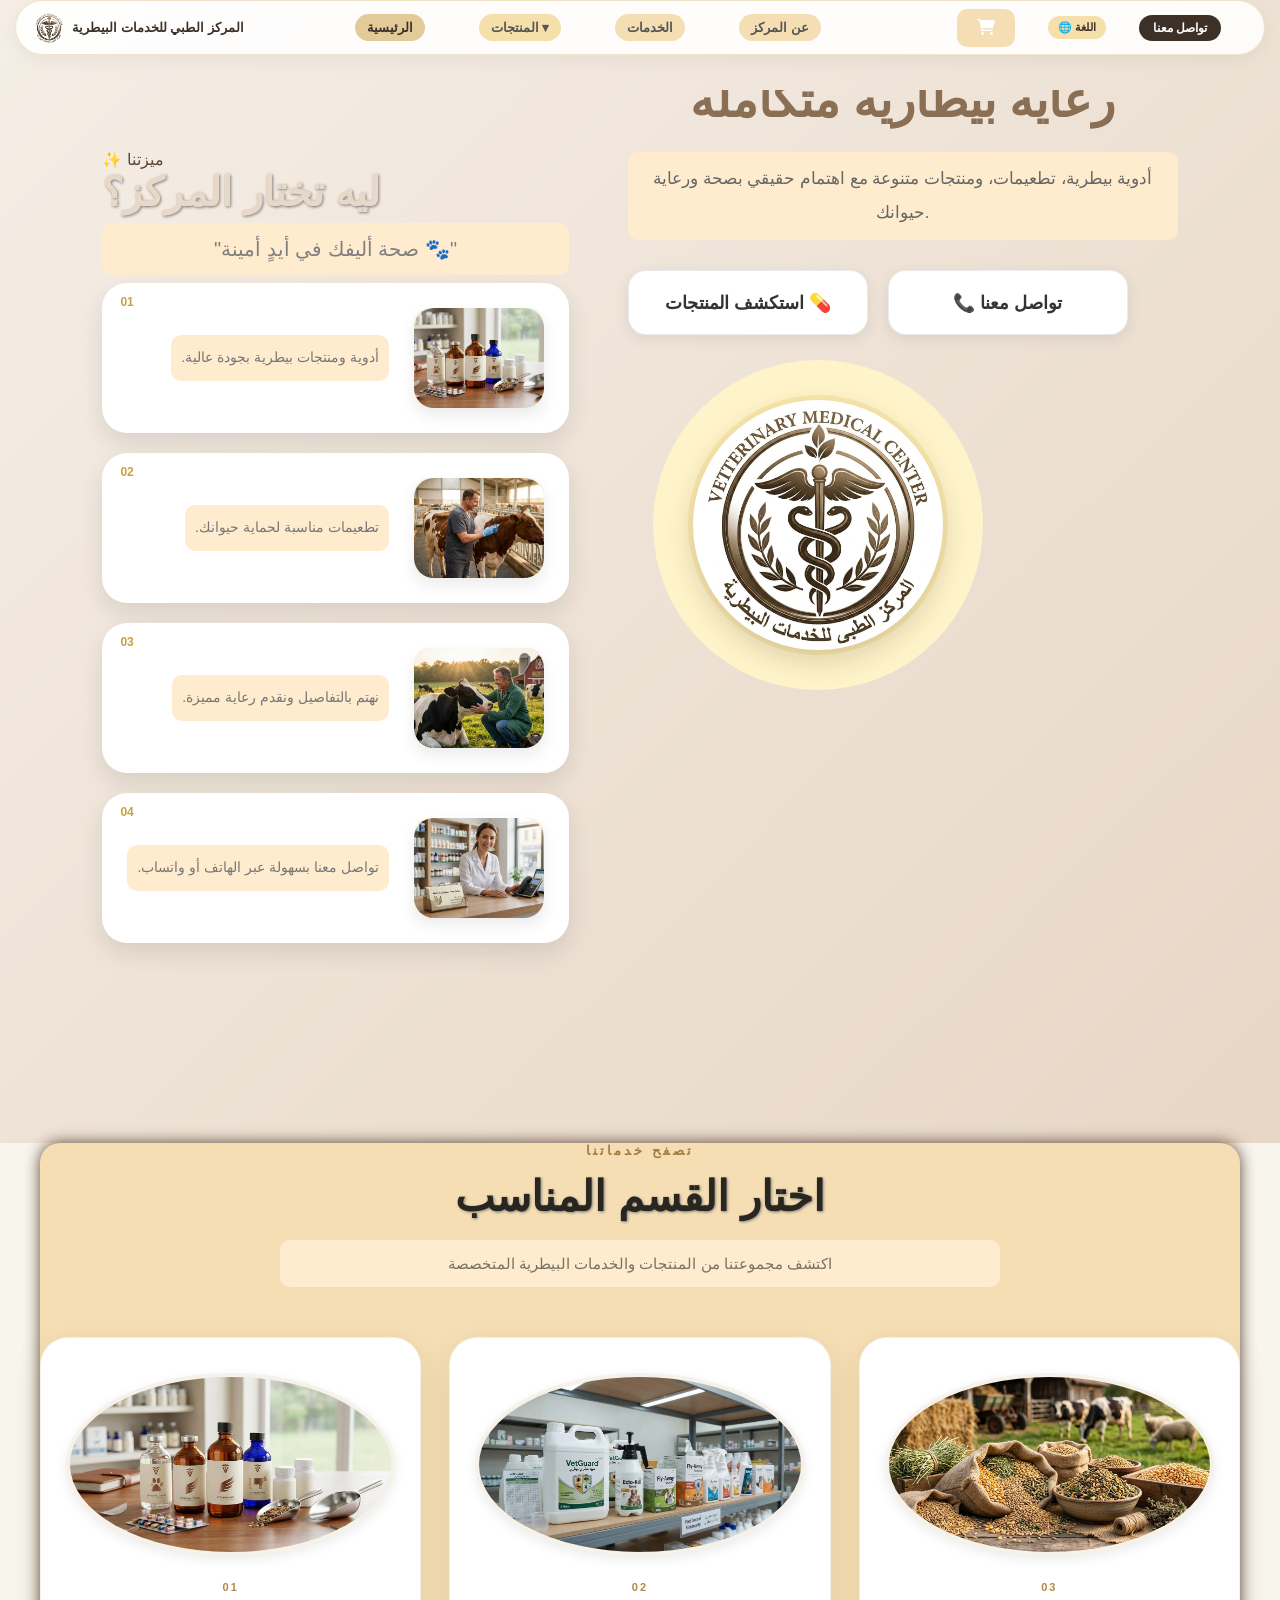
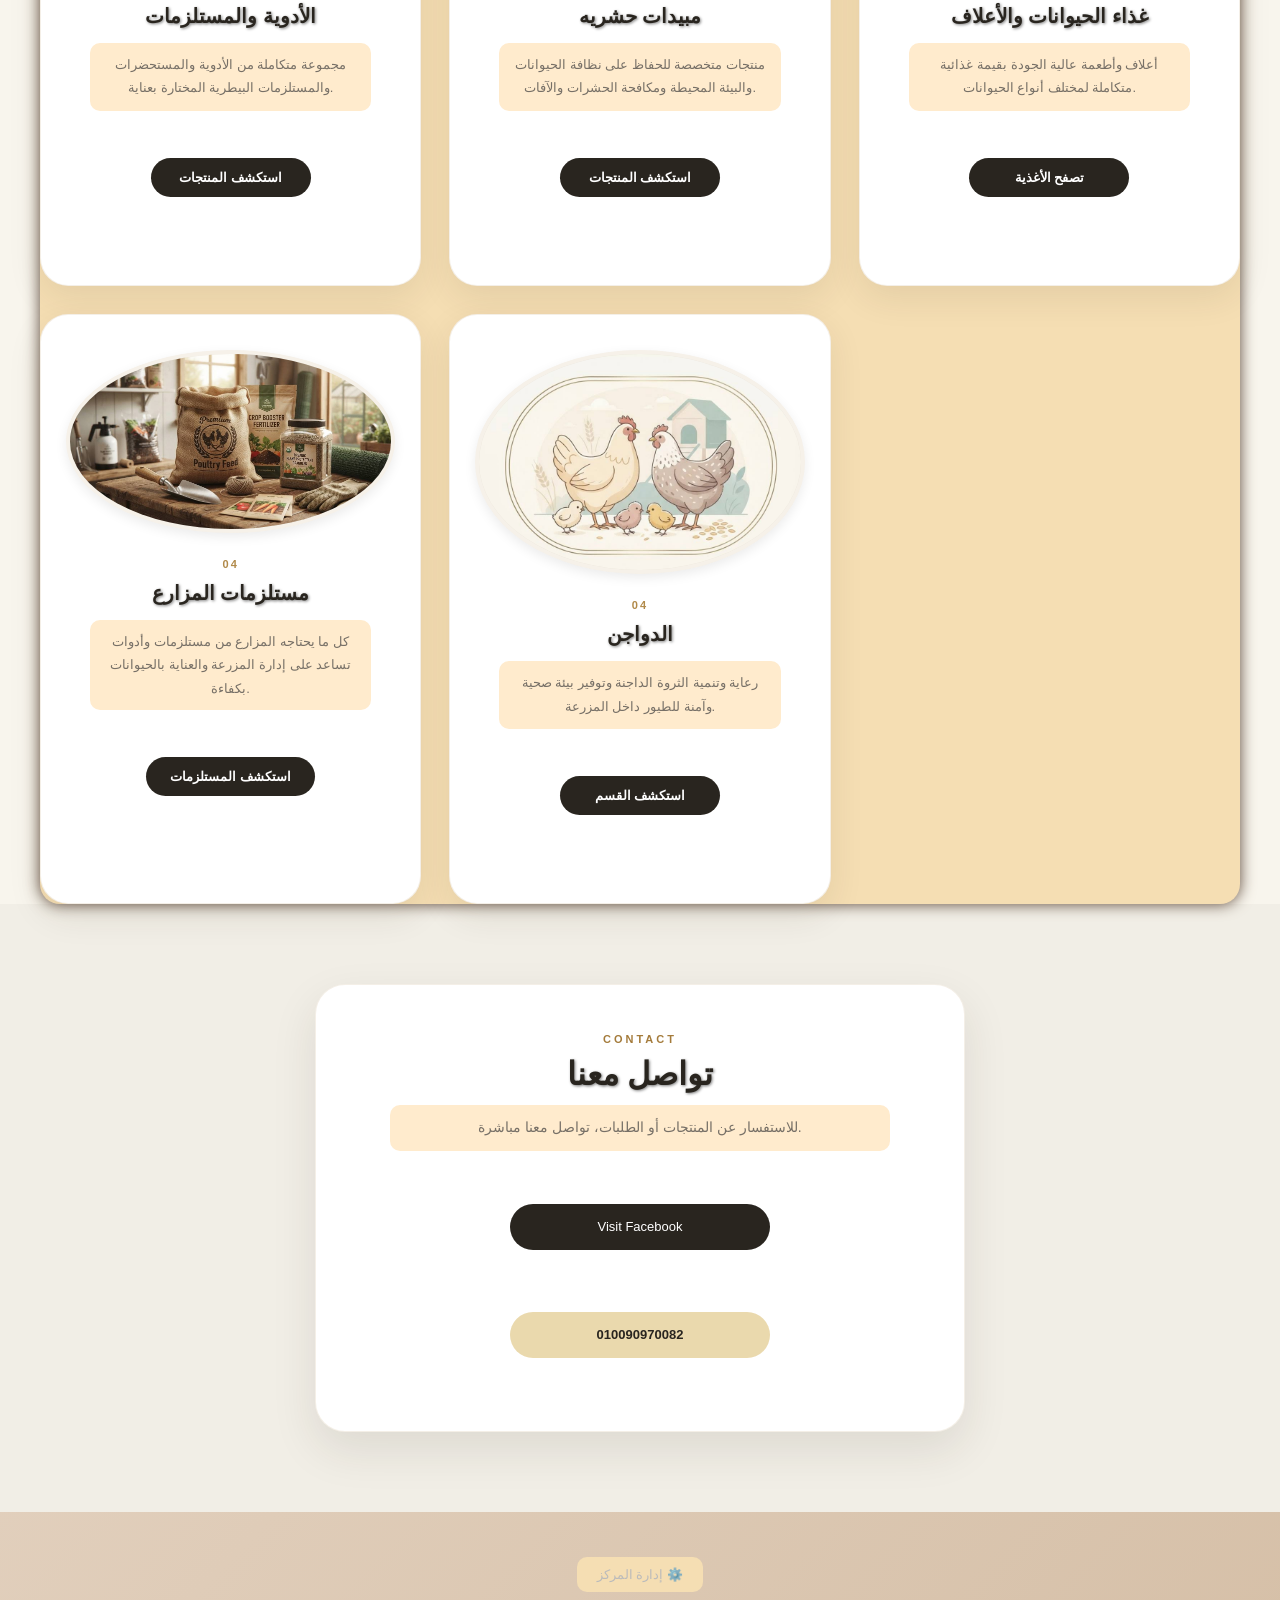
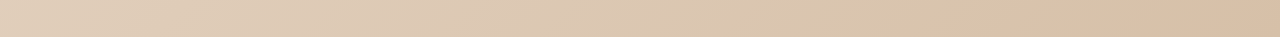
==== commit 462a4d1b: "Update index.html" ====
--- a/index.html
+++ b/index.html
@@ -2,7 +2,7 @@
 <html lang="en">
 <head>
     <meta charset="UTF-8">
-    <meta name="viewport" content="width=1200">    
+    <meta name="viewport" content="width=1100">    
     <title>Veterinary Medical center</title>
     <link rel="stylesheet" href="style.css">
     <link rel="stylesheet" href="https://cdnjs.cloudflare.com/ajax/libs/font-awesome/6.0.0/css/all.min.css">
@@ -184,11 +184,7 @@
 
 </div>
 
-
-
-    </div>
-
-    <div class="hero-animal">
+ <div class="hero-animal">
 
         <div class="circle circle-one"></div>
         <div class="circle circle-two"></div>
@@ -196,6 +192,10 @@
         <div class="animal-card">
     <img src="logo.jpg" alt="رعاية الحيوانات" class="card-img">
 </div>
+        
+    </div>
+
+  
         </div>
 
         
--- a/style.css
+++ b/style.css
@@ -950,9 +950,9 @@
 
 .hero-text {
     max-width: 550px;
-    direction: rtl;
-    text-align: right;
-}
+    flex-direction: column;
+
+    text-align: center;}
 
 .hero-small {
     display: inline-block;
